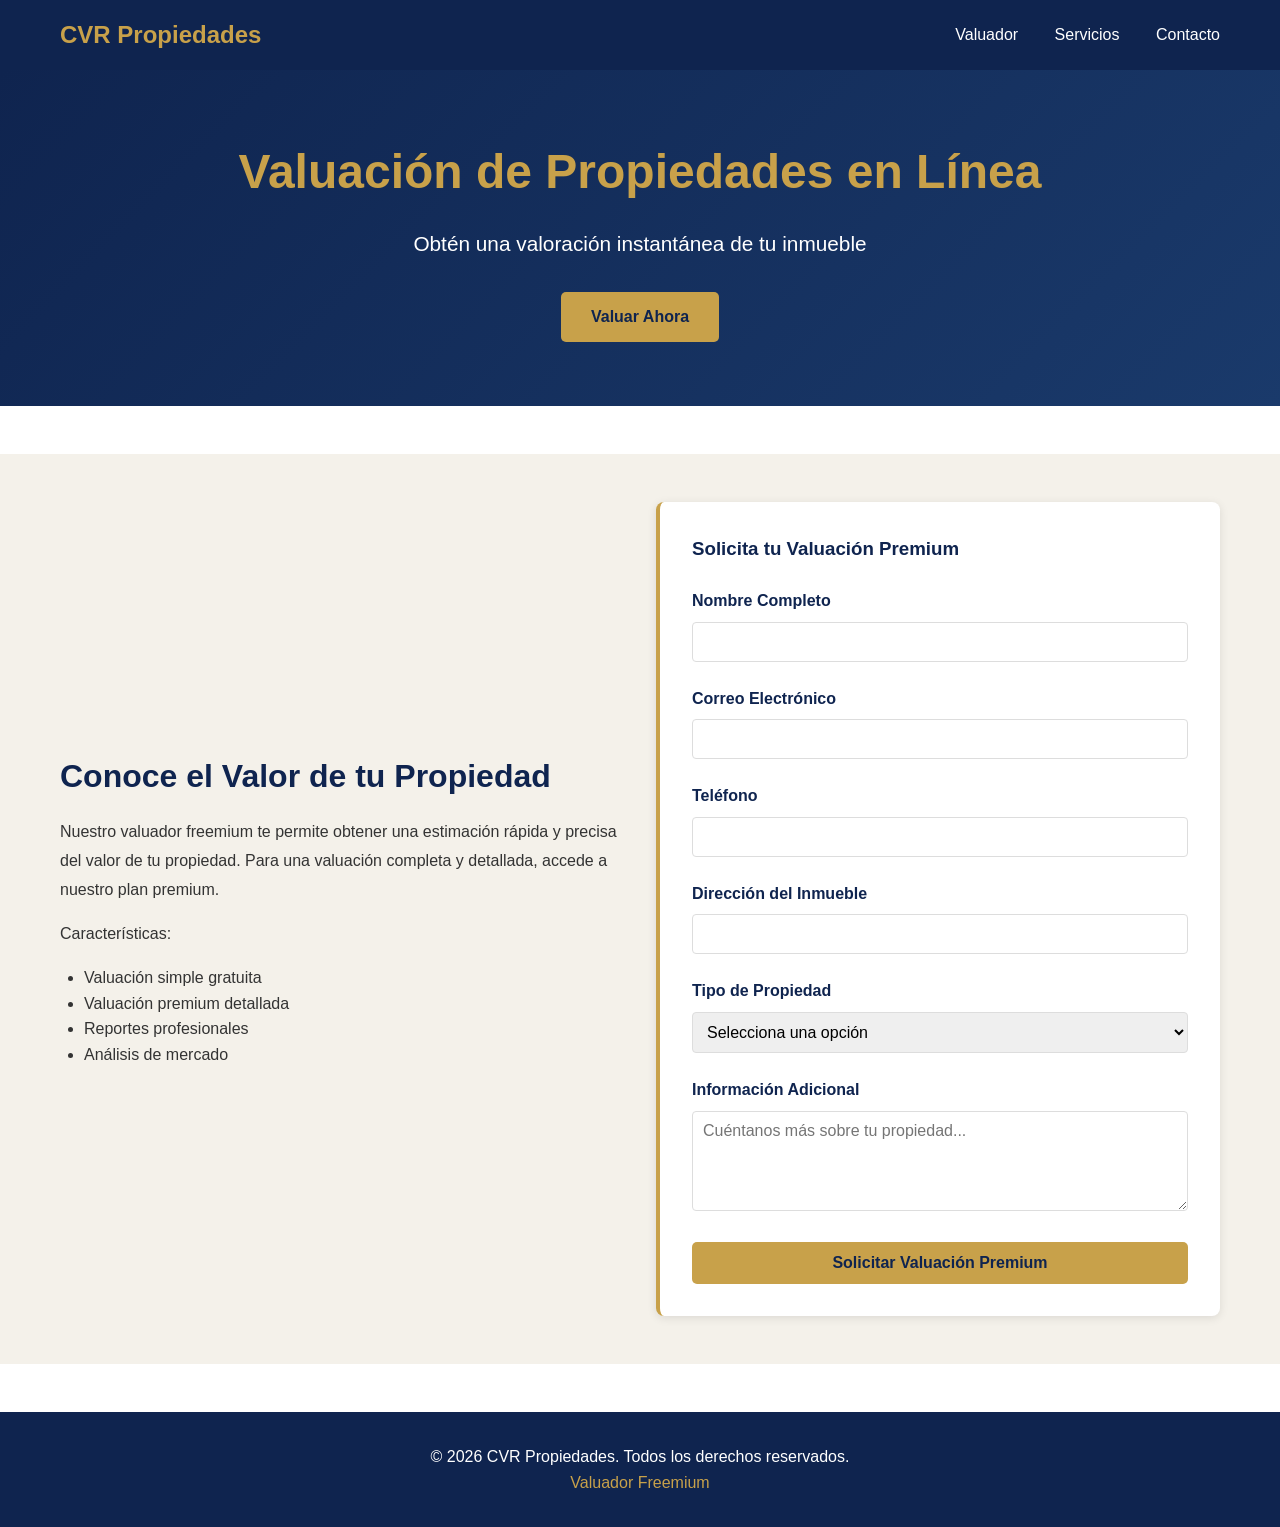
==== index.html @ 3e18be02 "Create index.html" ====
<!DOCTYPE html>
<html lang="es">
<head>
    <meta charset="UTF-8">
    <meta name="viewport" content="width=device-width, initial-scale=1.0">
    <title>CVR Propiedades - Valuación de Inmuebles</title>
    <style>
        * {
            margin: 0;
            padding: 0;
            box-sizing: border-box;
        }
        
        body {
            font-family: 'Segoe UI', Tahoma, Geneva, Verdana, sans-serif;
            line-height: 1.6;
            color: #333;
        }
        
        header {
            background-color: #0F244F;
            color: white;
            padding: 1rem 0;
            position: sticky;
            top: 0;
            z-index: 100;
        }
        
        .container {
            max-width: 1200px;
            margin: 0 auto;
            padding: 0 20px;
        }
        
        header .container {
            display: flex;
            justify-content: space-between;
            align-items: center;
        }
        
        .logo {
            font-size: 24px;
            font-weight: bold;
            color: #C8A14A;
        }
        
        nav a {
            color: white;
            text-decoration: none;
            margin-left: 2rem;
            transition: color 0.3s;
        }
        
        nav a:hover {
            color: #C8A14A;
        }
        
        .hero {
            background: linear-gradient(135deg, #0F244F 0%, #1a3a6b 100%);
            color: white;
            padding: 4rem 0;
            text-align: center;
        }
        
        .hero h1 {
            font-size: 3rem;
            margin-bottom: 1rem;
            color: #C8A14A;
        }
        
        .hero p {
            font-size: 1.3rem;
            margin-bottom: 2rem;
        }
        
        .btn {
            display: inline-block;
            padding: 12px 30px;
            background-color: #C8A14A;
            color: #0F244F;
            text-decoration: none;
            border-radius: 5px;
            font-weight: bold;
            transition: background-color 0.3s;
            border: none;
            cursor: pointer;
            font-size: 1rem;
        }
        
        .btn:hover {
            background-color: #a88236;
        }
        
        .cta-section {
            background-color: #F4F1EA;
            padding: 3rem 0;
            margin: 3rem 0;
        }
        
        .cta-content {
            display: grid;
            grid-template-columns: 1fr 1fr;
            gap: 2rem;
            align-items: center;
        }
        
        .cta-text h2 {
            color: #0F244F;
            font-size: 2rem;
            margin-bottom: 1rem;
        }
        
        .cta-text p {
            color: #333;
            margin-bottom: 1rem;
            line-height: 1.8;
        }
        
        .cta-form {
            background: white;
            padding: 2rem;
            border-radius: 8px;
            box-shadow: 0 2px 10px rgba(0,0,0,0.1);
            border-left: 4px solid #C8A14A;
        }
        
        .form-group {
            margin-bottom: 1.5rem;
        }
        
        .form-group label {
            display: block;
            margin-bottom: 0.5rem;
            color: #0F244F;
            font-weight: bold;
        }
        
        .form-group input,
        .form-group textarea {
            width: 100%;
            padding: 10px;
            border: 1px solid #ddd;
            border-radius: 4px;
            font-family: inherit;
            font-size: 1rem;
        }
        
        .form-group textarea {
            resize: vertical;
            min-height: 100px;
        }
        
        .form-group input:focus,
        .form-group textarea:focus {
            outline: none;
            border-color: #C8A14A;
            box-shadow: 0 0 0 3px rgba(200, 161, 74, 0.1);
        }
        
        footer {
            background-color: #0F244F;
            color: white;
            text-align: center;
            padding: 2rem 0;
            margin-top: 3rem;
        }
        
        @media (max-width: 768px) {
            .cta-content {
                grid-template-columns: 1fr;
            }
            
            .hero h1 {
                font-size: 2rem;
            }
            
            nav a {
                margin-left: 1rem;
            }
        }
    </style>
</head>
<body>
    <header>
        <div class="container">
            <div class="logo">CVR Propiedades</div>
            <nav>
                <a href="#valuador">Valuador</a>
                <a href="#servicios">Servicios</a>
                <a href="#contacto">Contacto</a>
            </nav>
        </div>
    </header>
    
    <section class="hero">
        <div class="container">
            <h1>Valuación de Propiedades en Línea</h1>
            <p>Obtén una valoración instantánea de tu inmueble</p>
            <a href="#valuador" class="btn">Valuar Ahora</a>
        </div>
    </section>
    
    <section class="cta-section" id="valuador">
        <div class="container">
            <div class="cta-content">
                <div class="cta-text">
                    <h2>Conoce el Valor de tu Propiedad</h2>
                    <p>Nuestro valuador freemium te permite obtener una estimación rápida y precisa del valor de tu propiedad. Para una valuación completa y detallada, accede a nuestro plan premium.</p>
                    <p>Características:</p>
                    <ul style="margin-left: 1.5rem;">
                        <li>Valuación simple gratuita</li>
                        <li>Valuación premium detallada</li>
                        <li>Reportes profesionales</li>
                        <li>Análisis de mercado</li>
                    </ul>
                </div>
                
                <form name="valuacion-premium" method="POST" netlify class="cta-form">
                    <h3 style="color: #0F244F; margin-bottom: 1.5rem;">Solicita tu Valuación Premium</h3>
                    
                    <div class="form-group">
                        <label for="nombre">Nombre Completo</label>
                        <input type="text" id="nombre" name="nombre" required>
                    </div>
                    
                    <div class="form-group">
                        <label for="email">Correo Electrónico</label>
                        <input type="email" id="email" name="email" required>
                    </div>
                    
                    <div class="form-group">
                        <label for="telefono">Teléfono</label>
                        <input type="tel" id="telefono" name="telefono" required>
                    </div>
                    
                    <div class="form-group">
                        <label for="direccion">Dirección del Inmueble</label>
                        <input type="text" id="direccion" name="direccion" required>
                    </div>
                    
                    <div class="form-group">
                        <label for="tipo">Tipo de Propiedad</label>
                        <select name="tipo" id="tipo" style="width: 100%; padding: 10px; border: 1px solid #ddd; border-radius: 4px; font-family: inherit; font-size: 1rem;" required>
                            <option value="">Selecciona una opción</option>
                            <option value="apartamento">Apartamento</option>
                            <option value="casa">Casa</option>
                            <option value="oficina">Oficina</option>
                            <option value="local">Local Comercial</option>
                            <option value="terreno">Terreno</option>
                            <option value="otro">Otro</option>
                        </select>
                    </div>
                    
                    <div class="form-group">
                        <label for="mensaje">Información Adicional</label>
                        <textarea id="mensaje" name="mensaje" placeholder="Cuéntanos más sobre tu propiedad..."></textarea>
                    </div>
                    
                    <button type="submit" class="btn" style="width: 100%; cursor: pointer;">Solicitar Valuación Premium</button>
                </form>
            </div>
        </div>
    </section>
    
    <footer>
        <div class="container">
            <p>&copy; 2026 CVR Propiedades. Todos los derechos reservados.</p>
            <p><a href="/valuador.html" style="color: #C8A14A; text-decoration: none;">Valuador Freemium</a></p>
        </div>
    </footer>
</body>
</html>
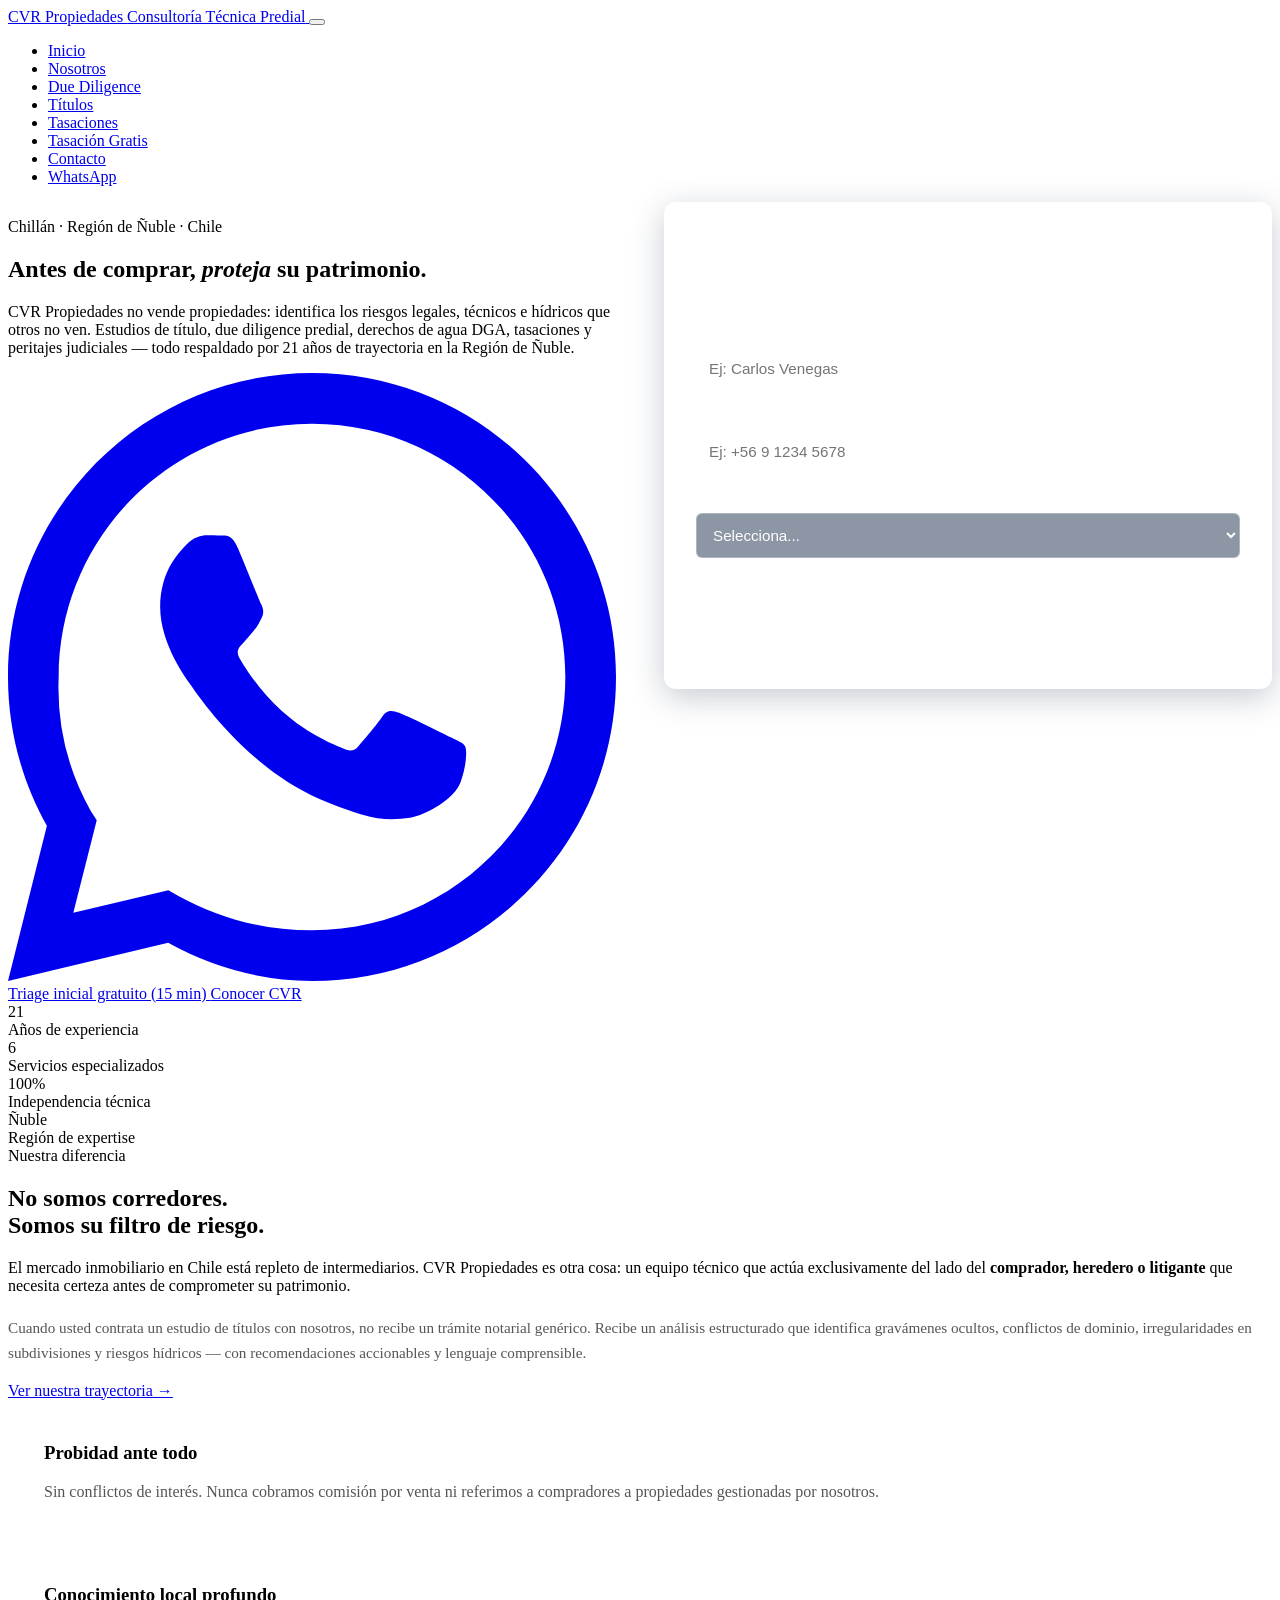
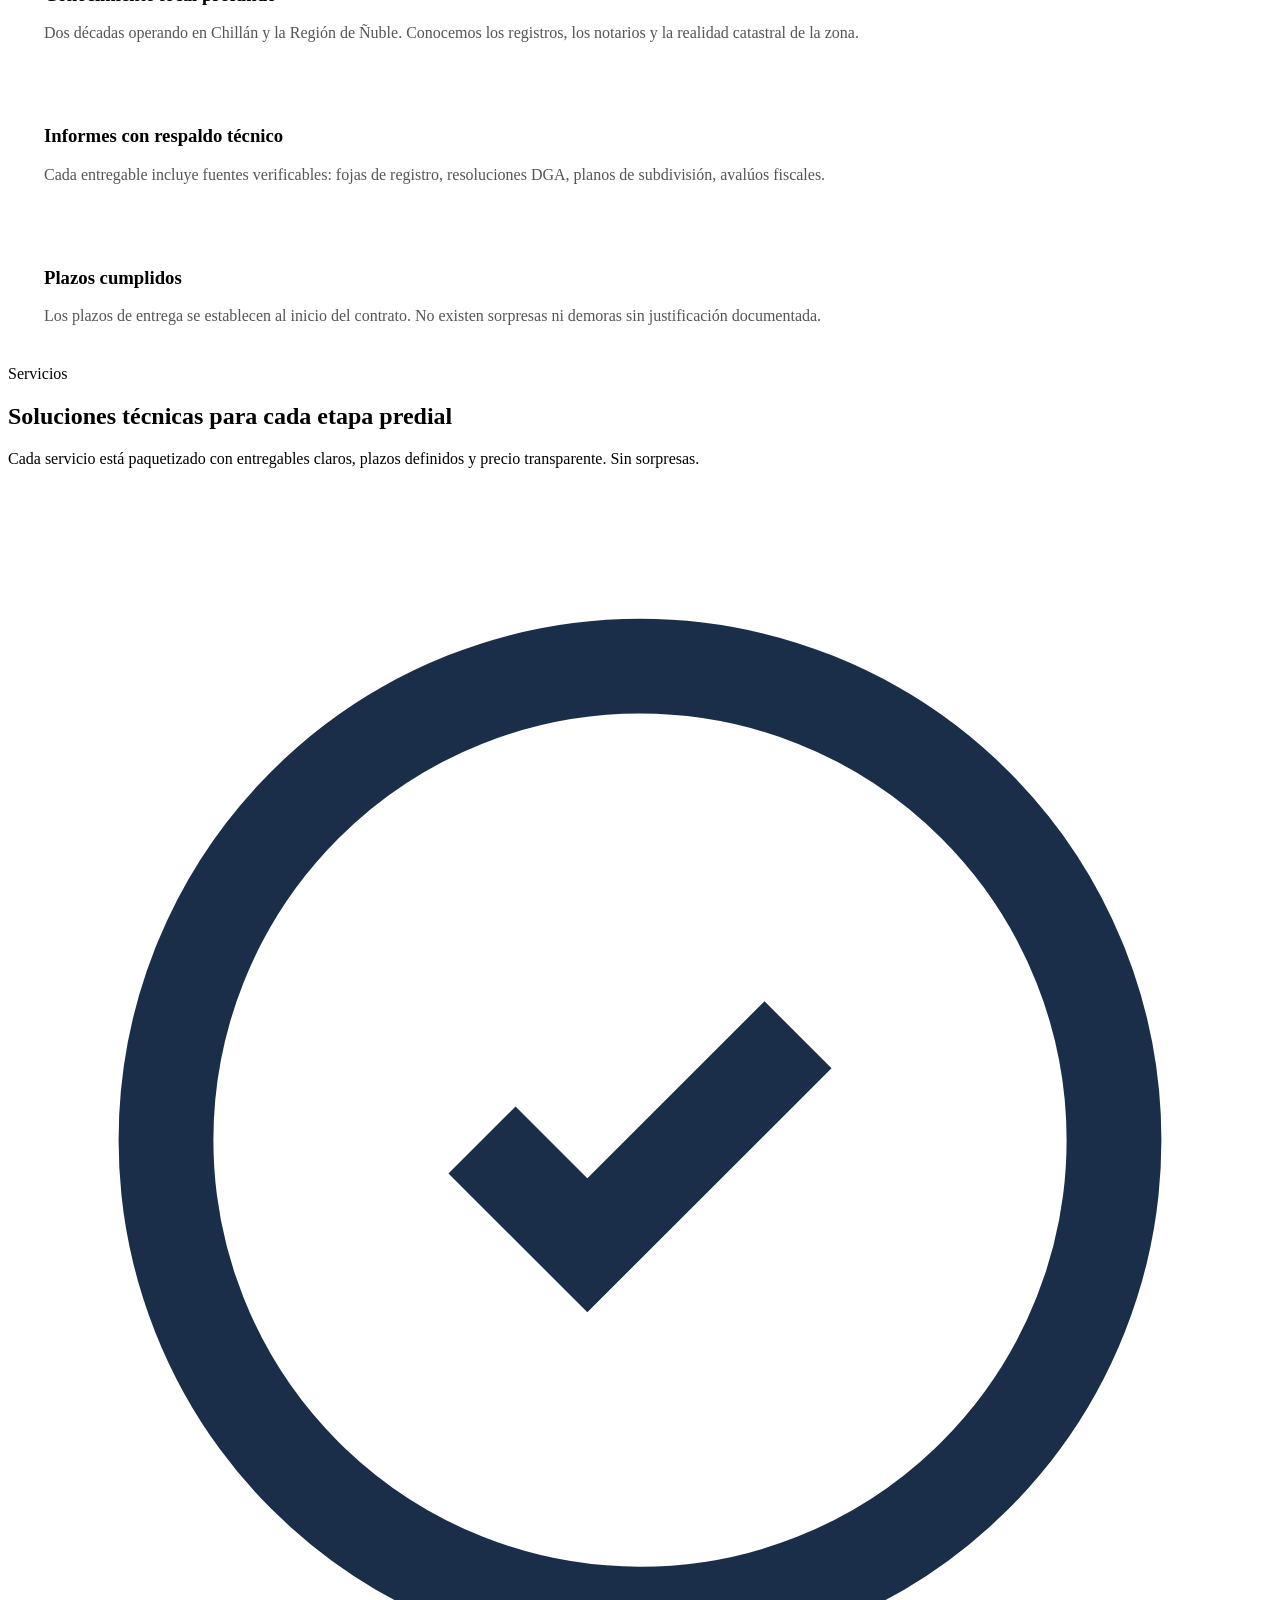
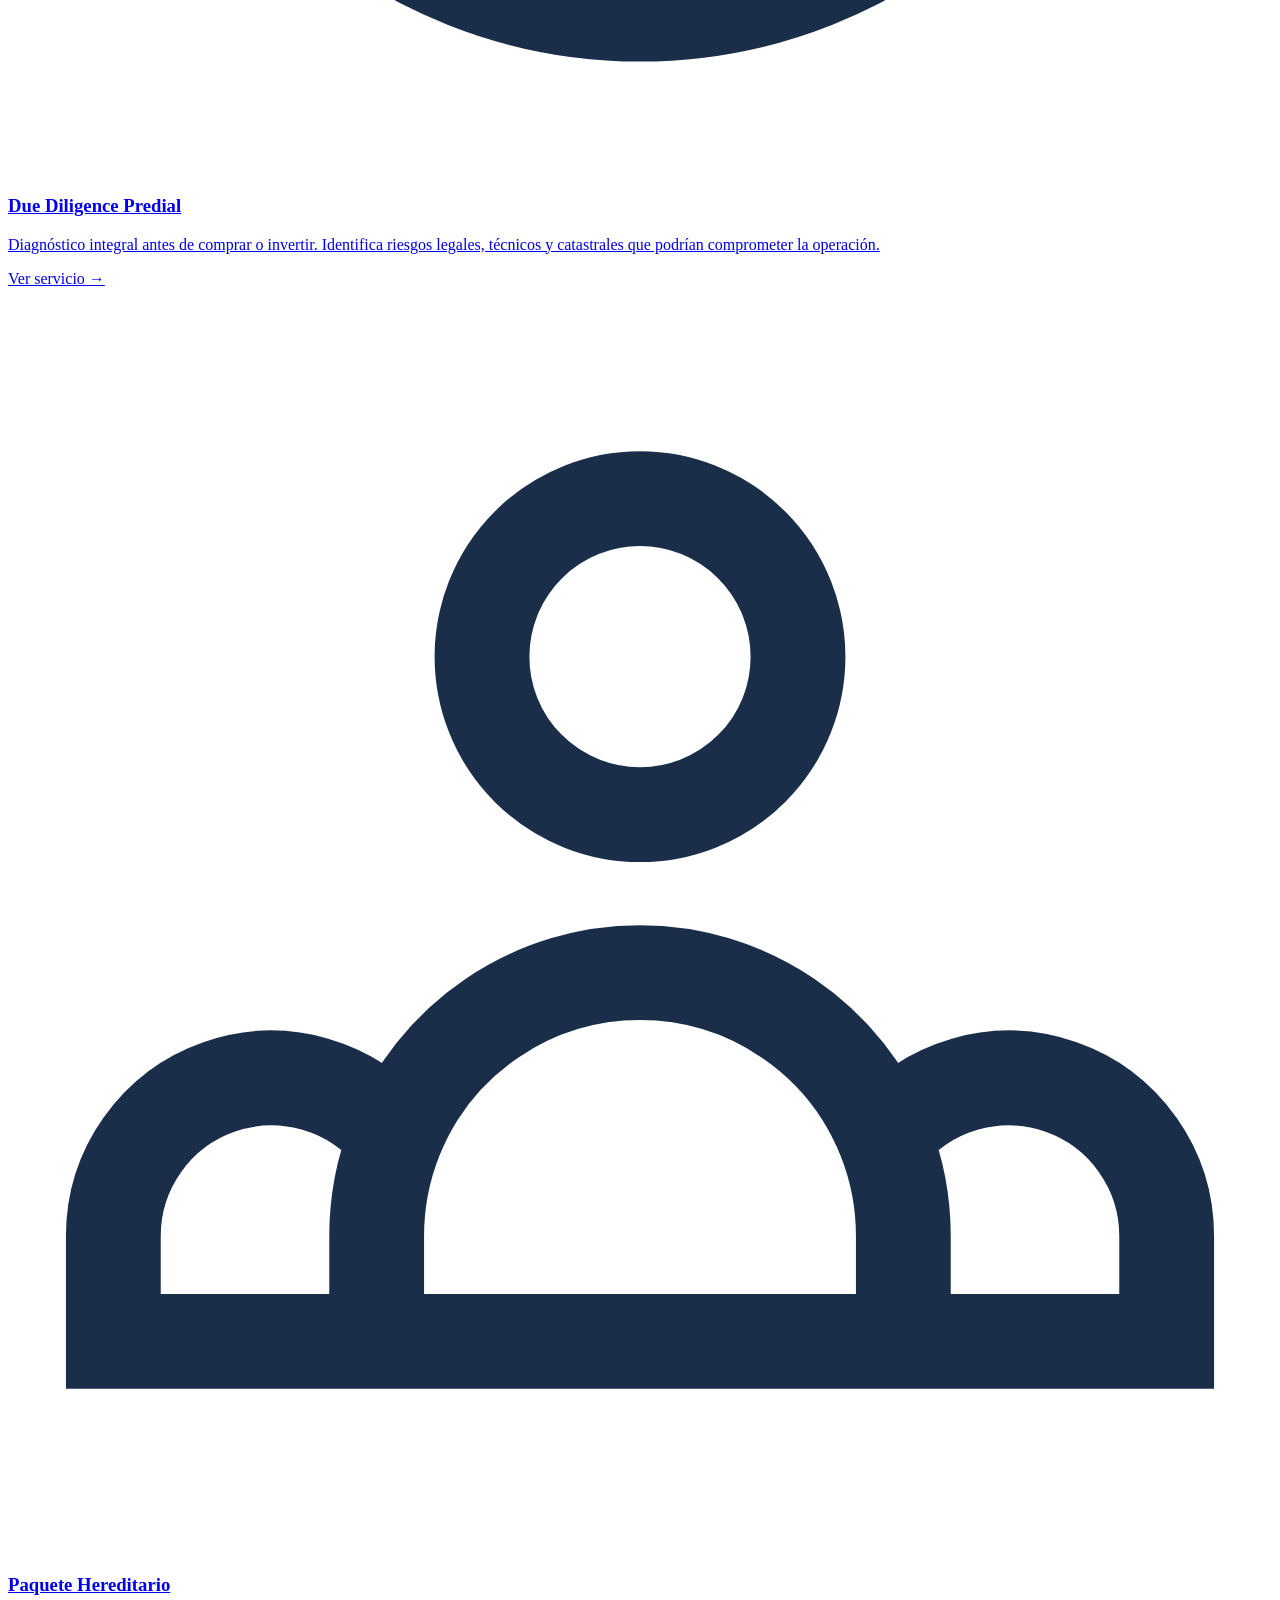
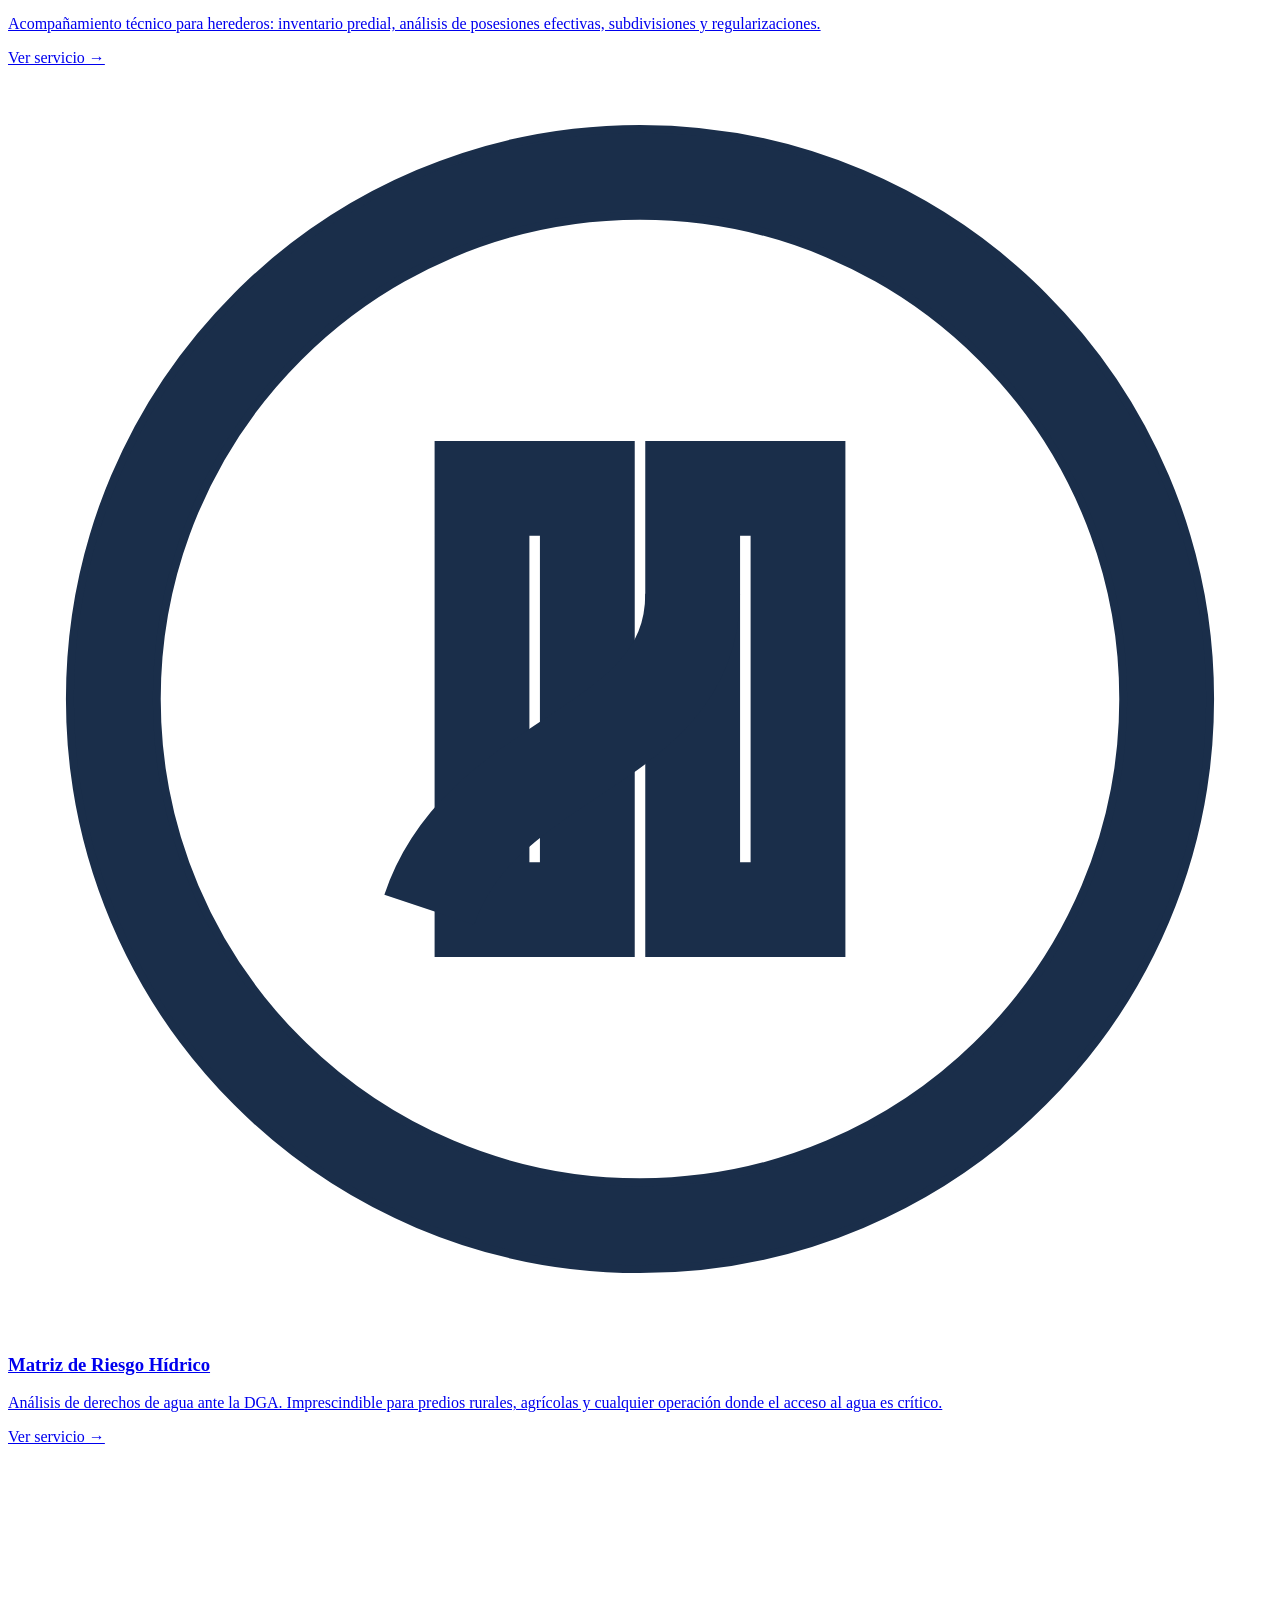
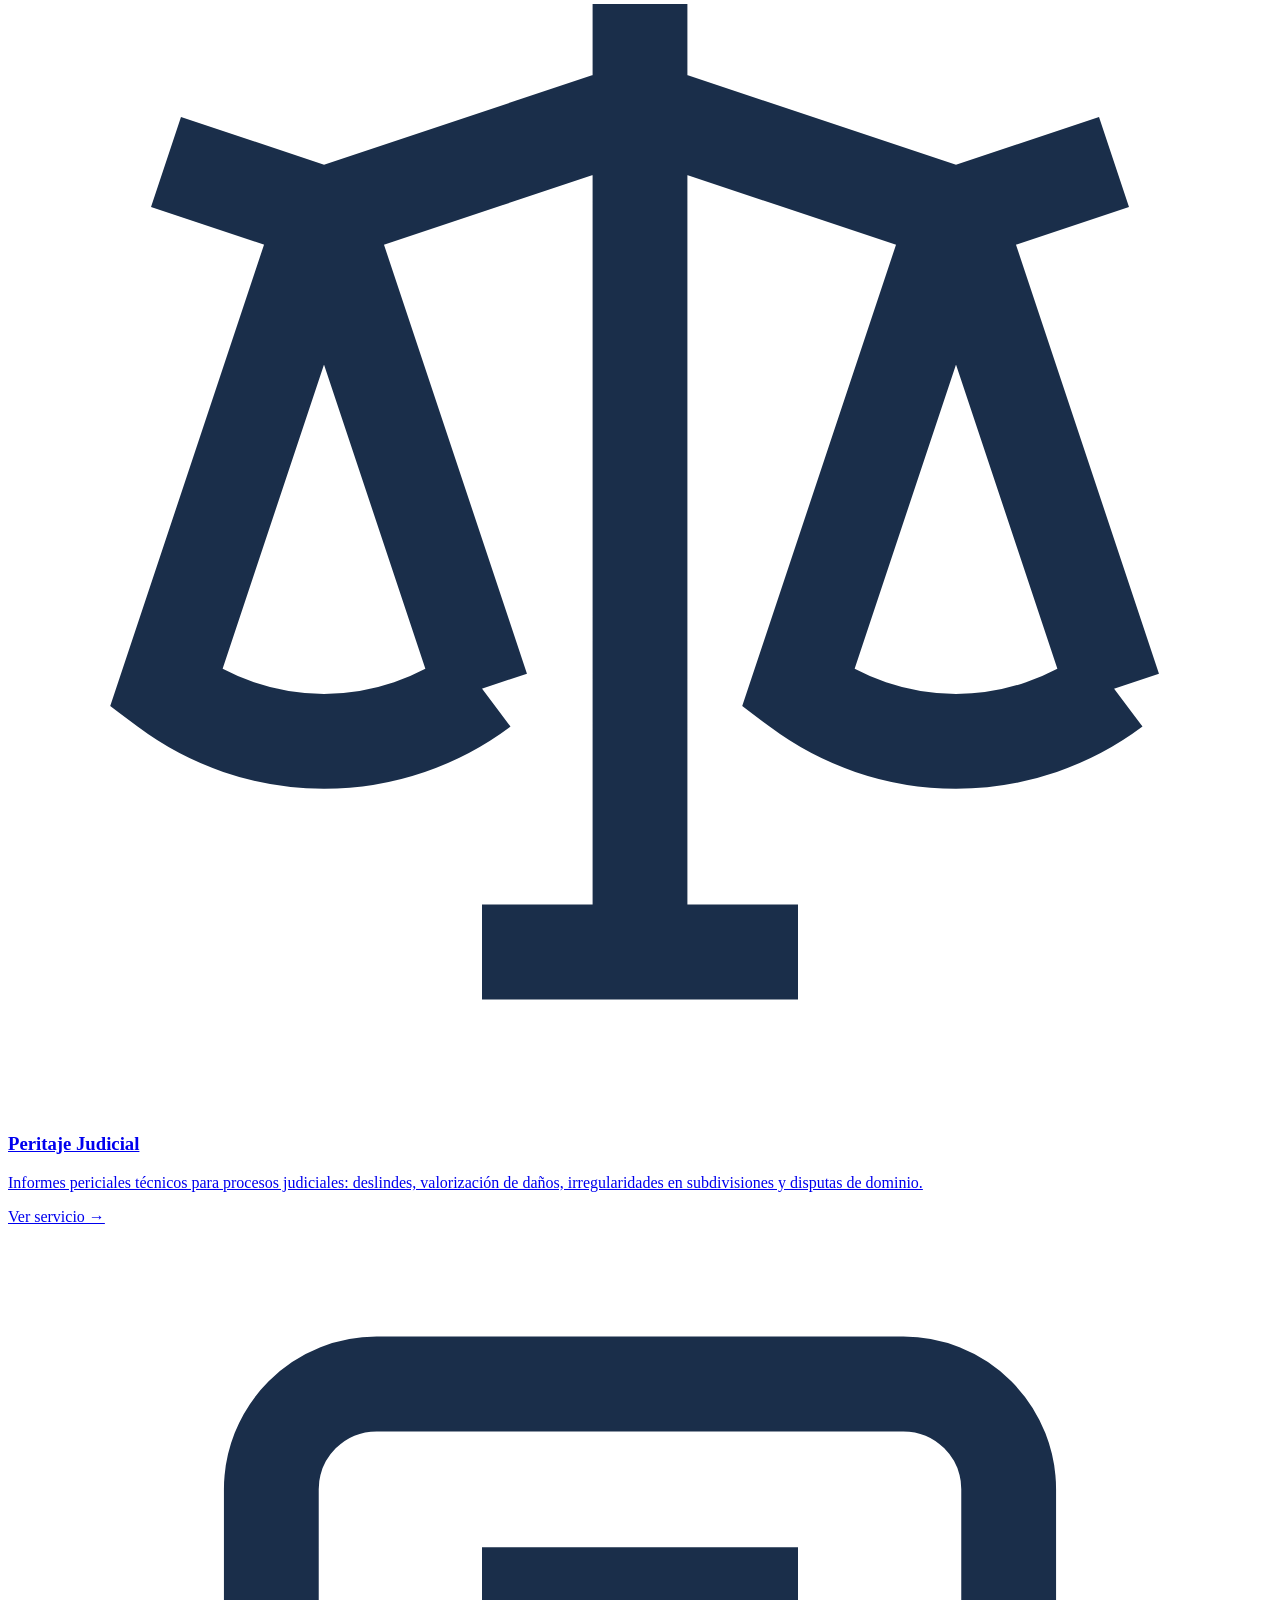
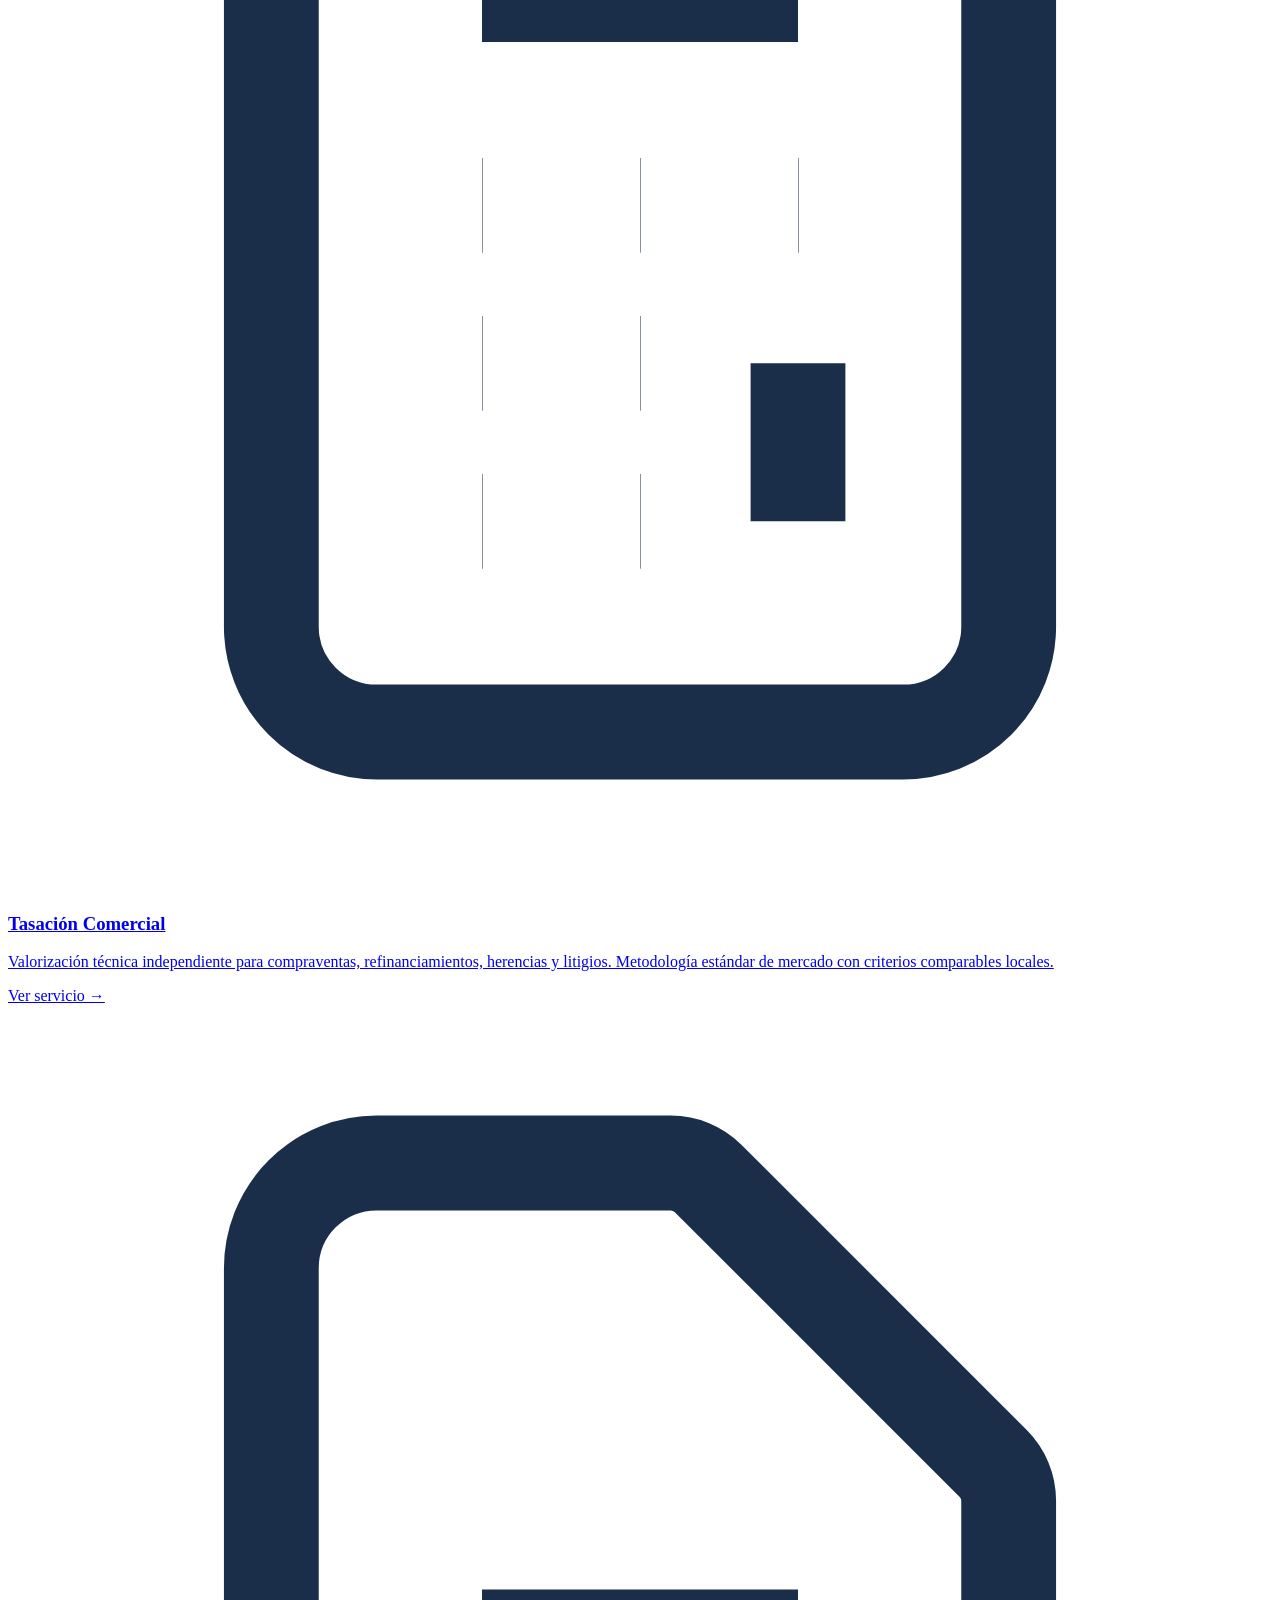
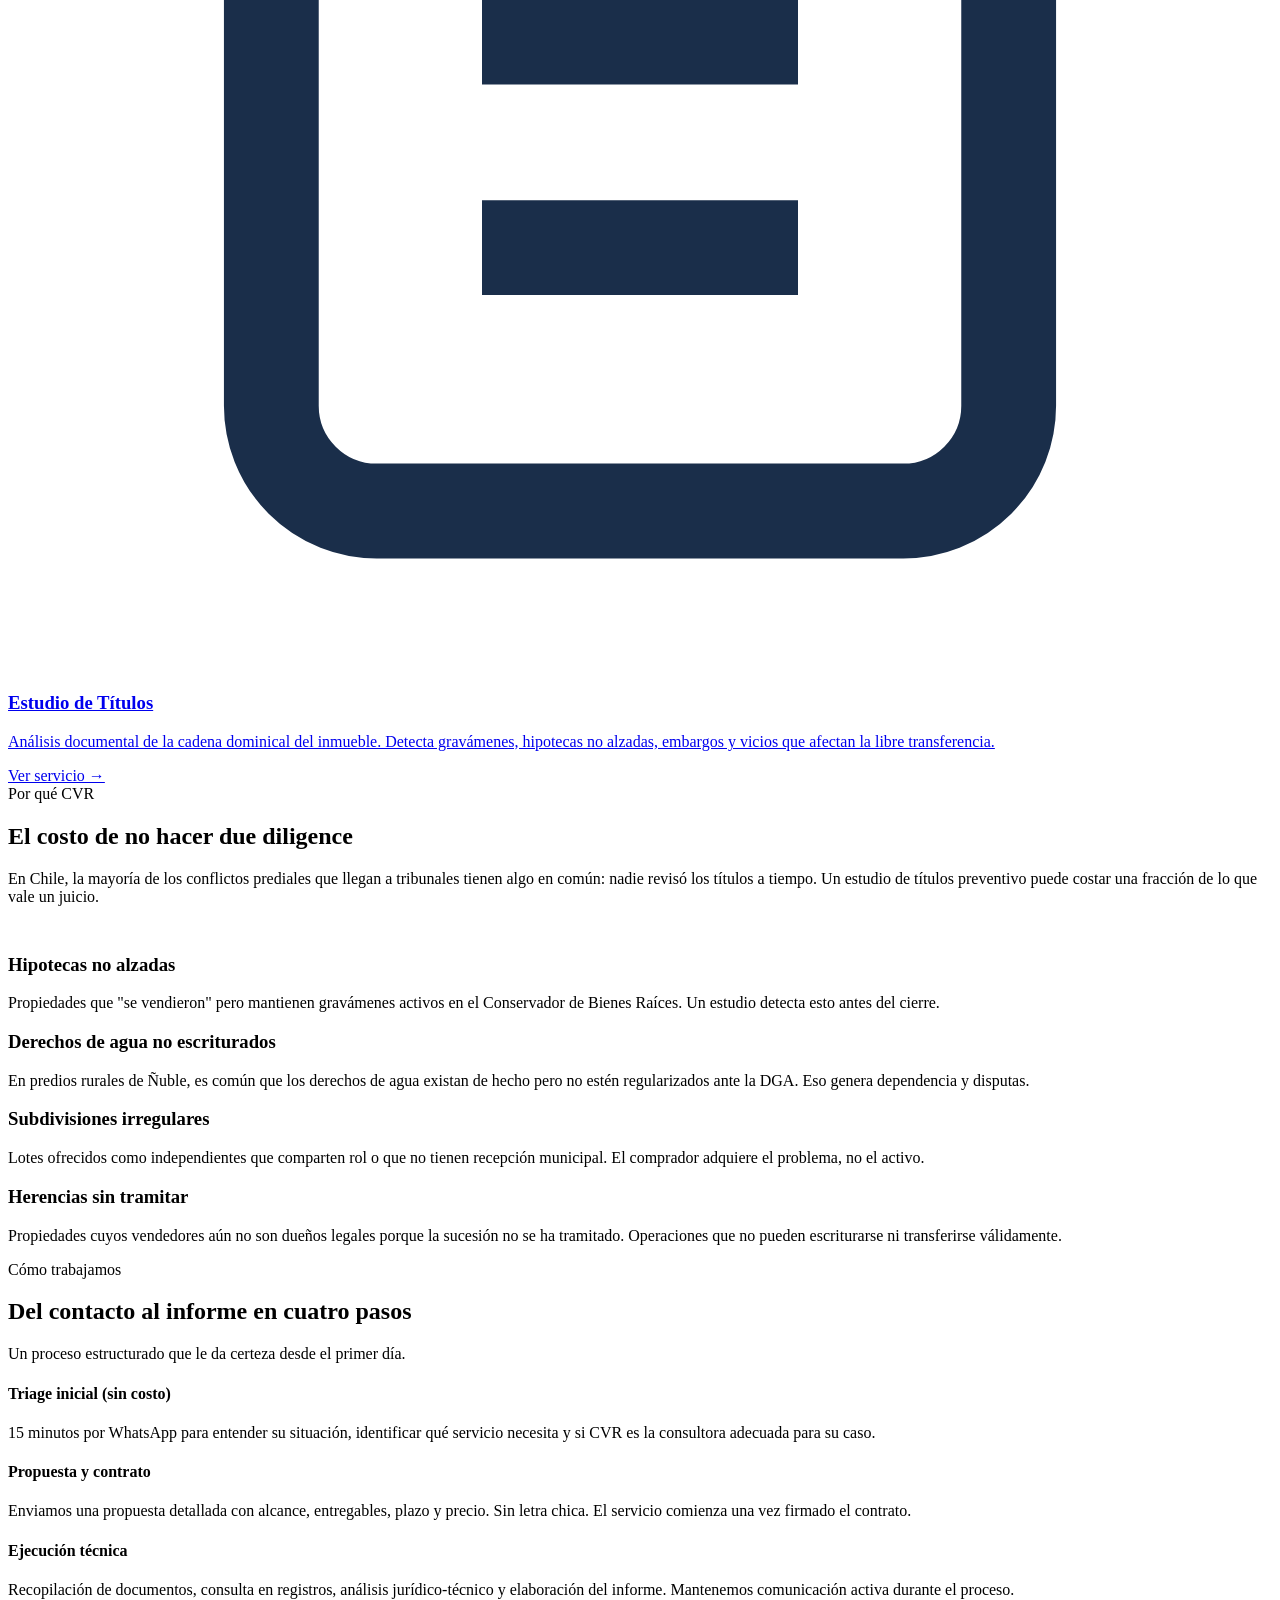
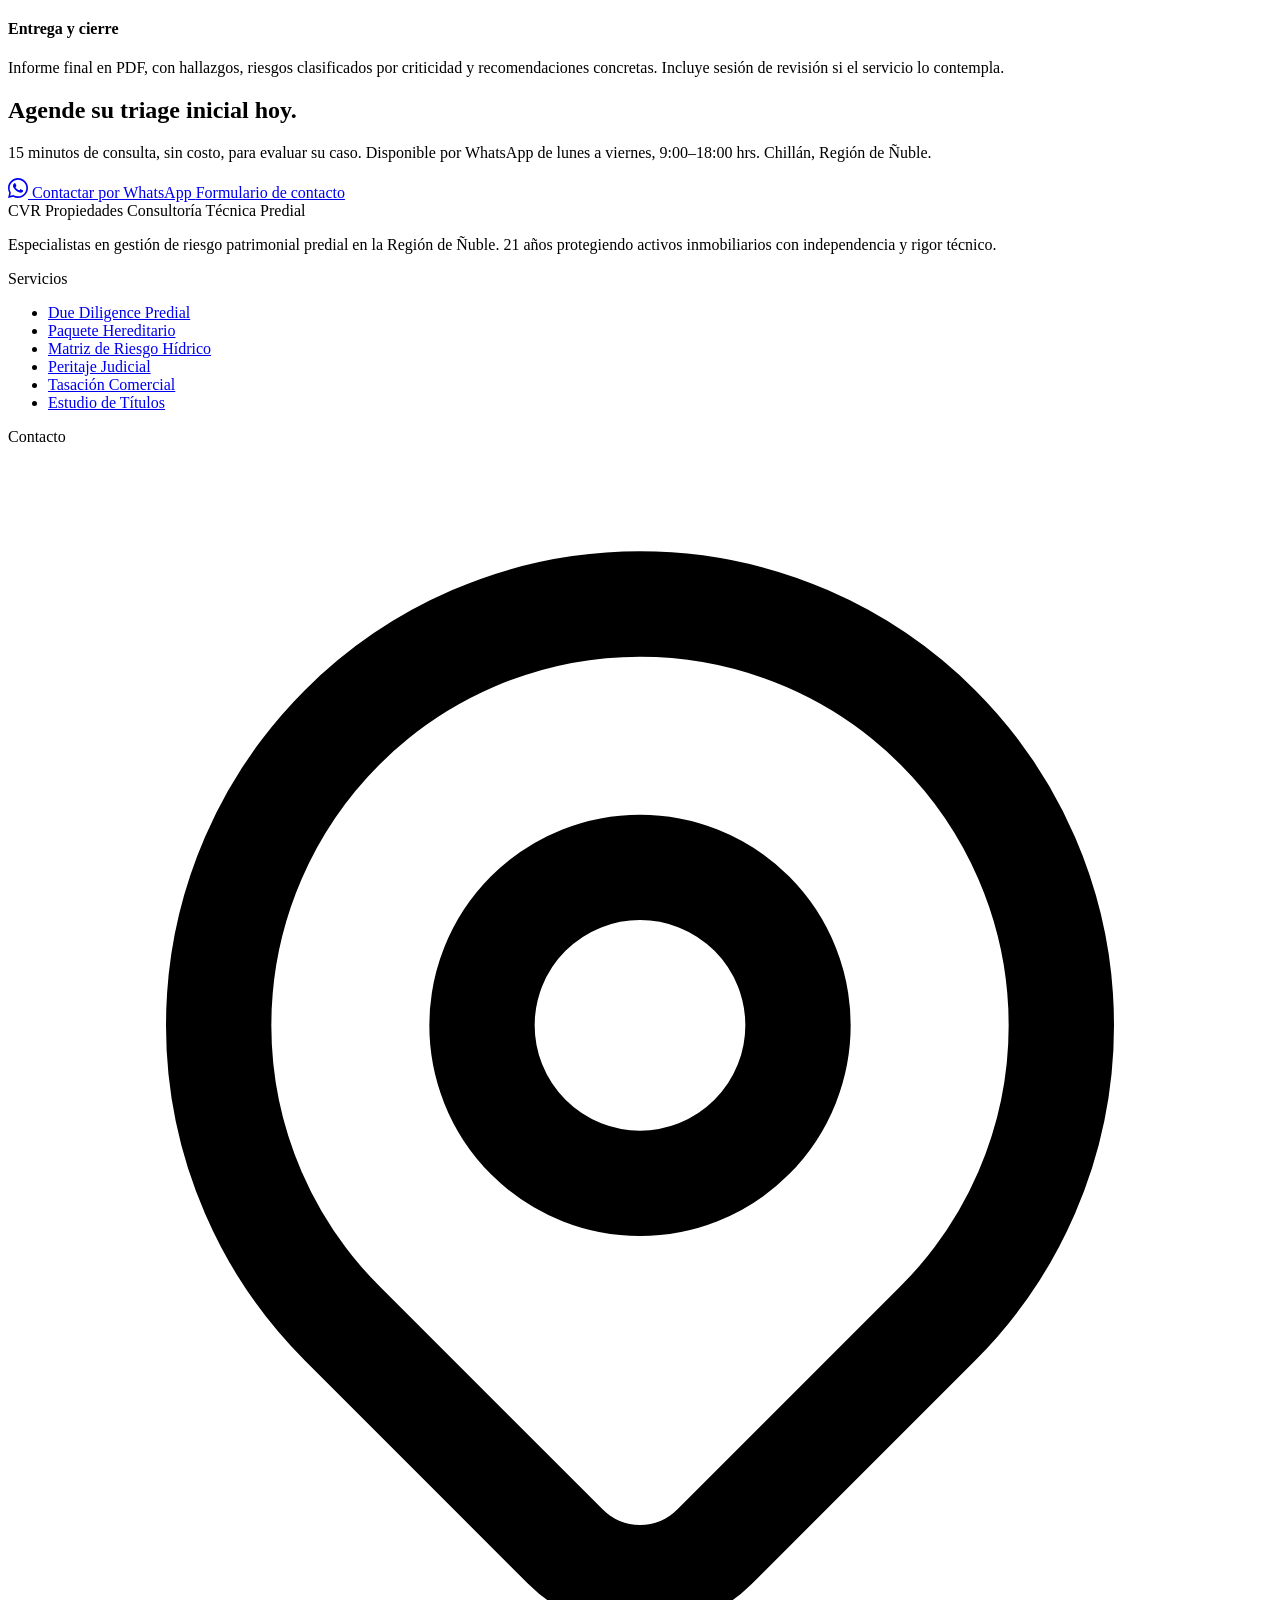
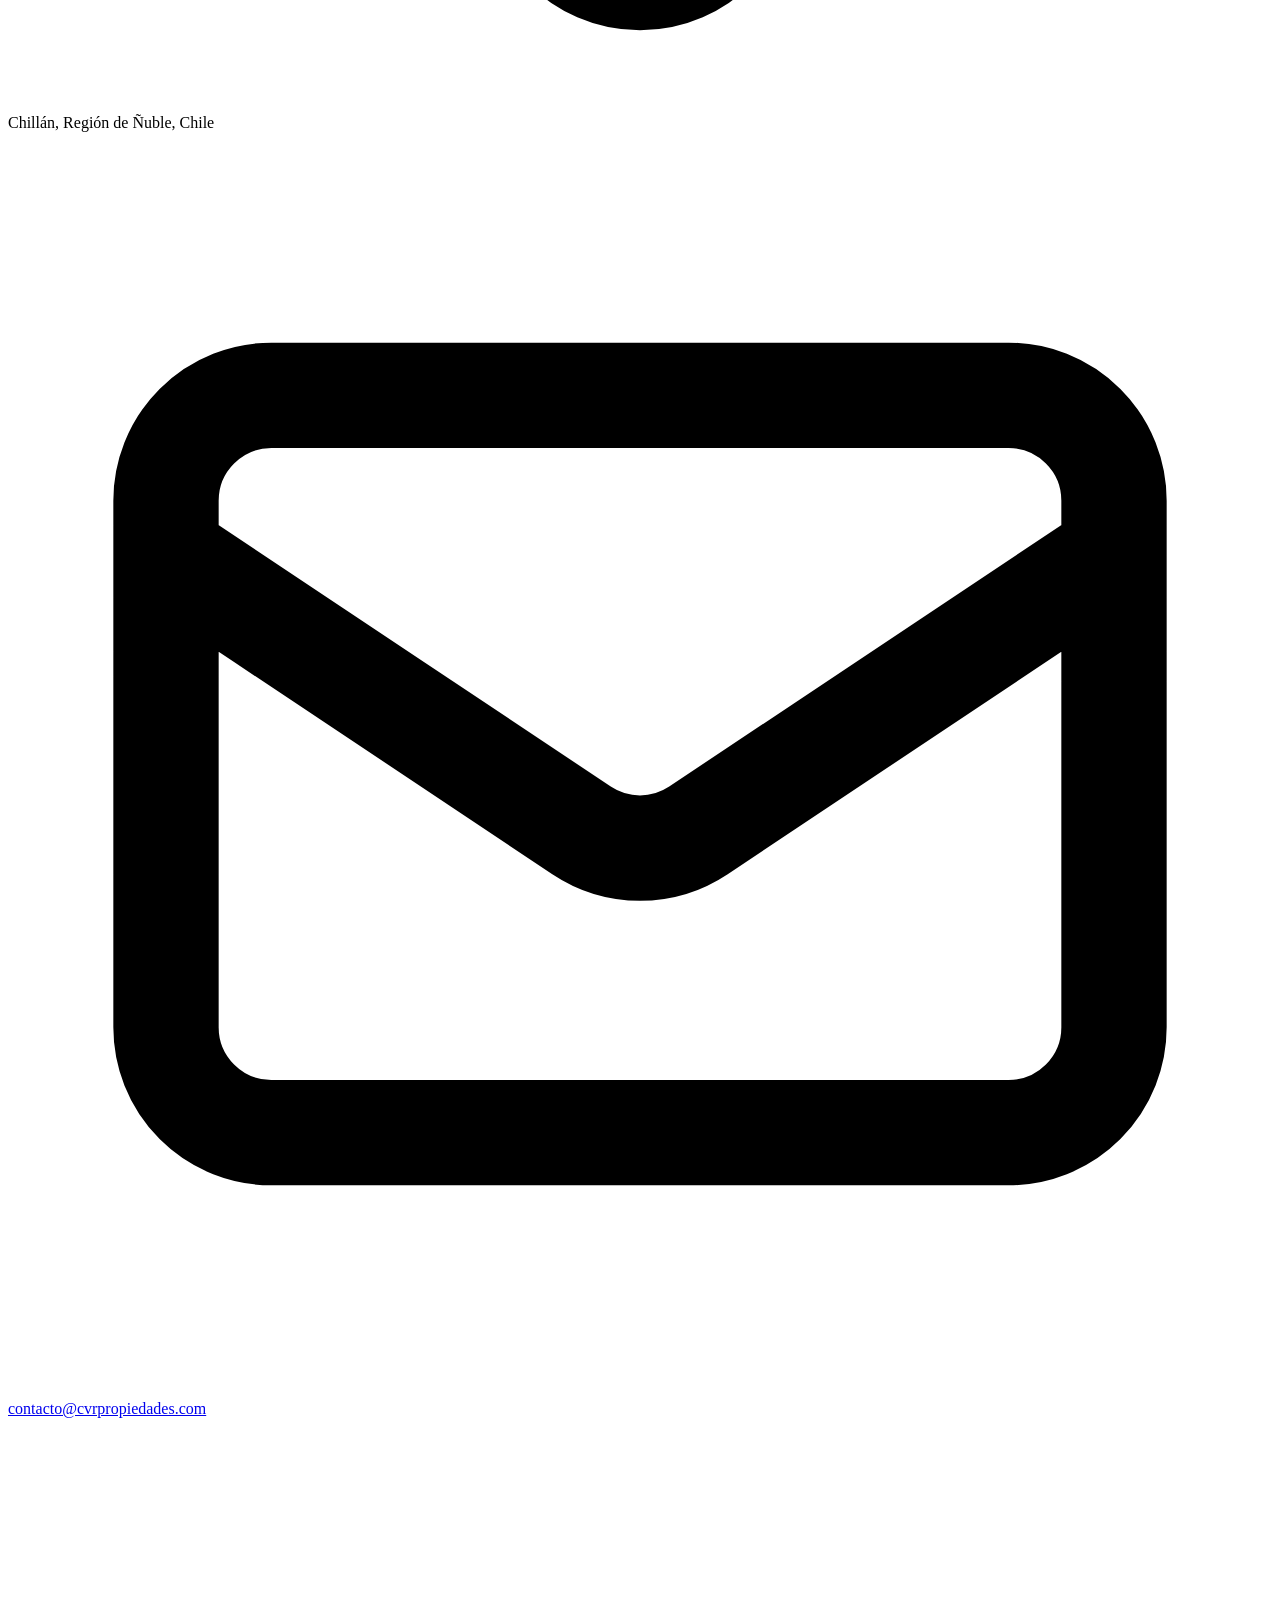
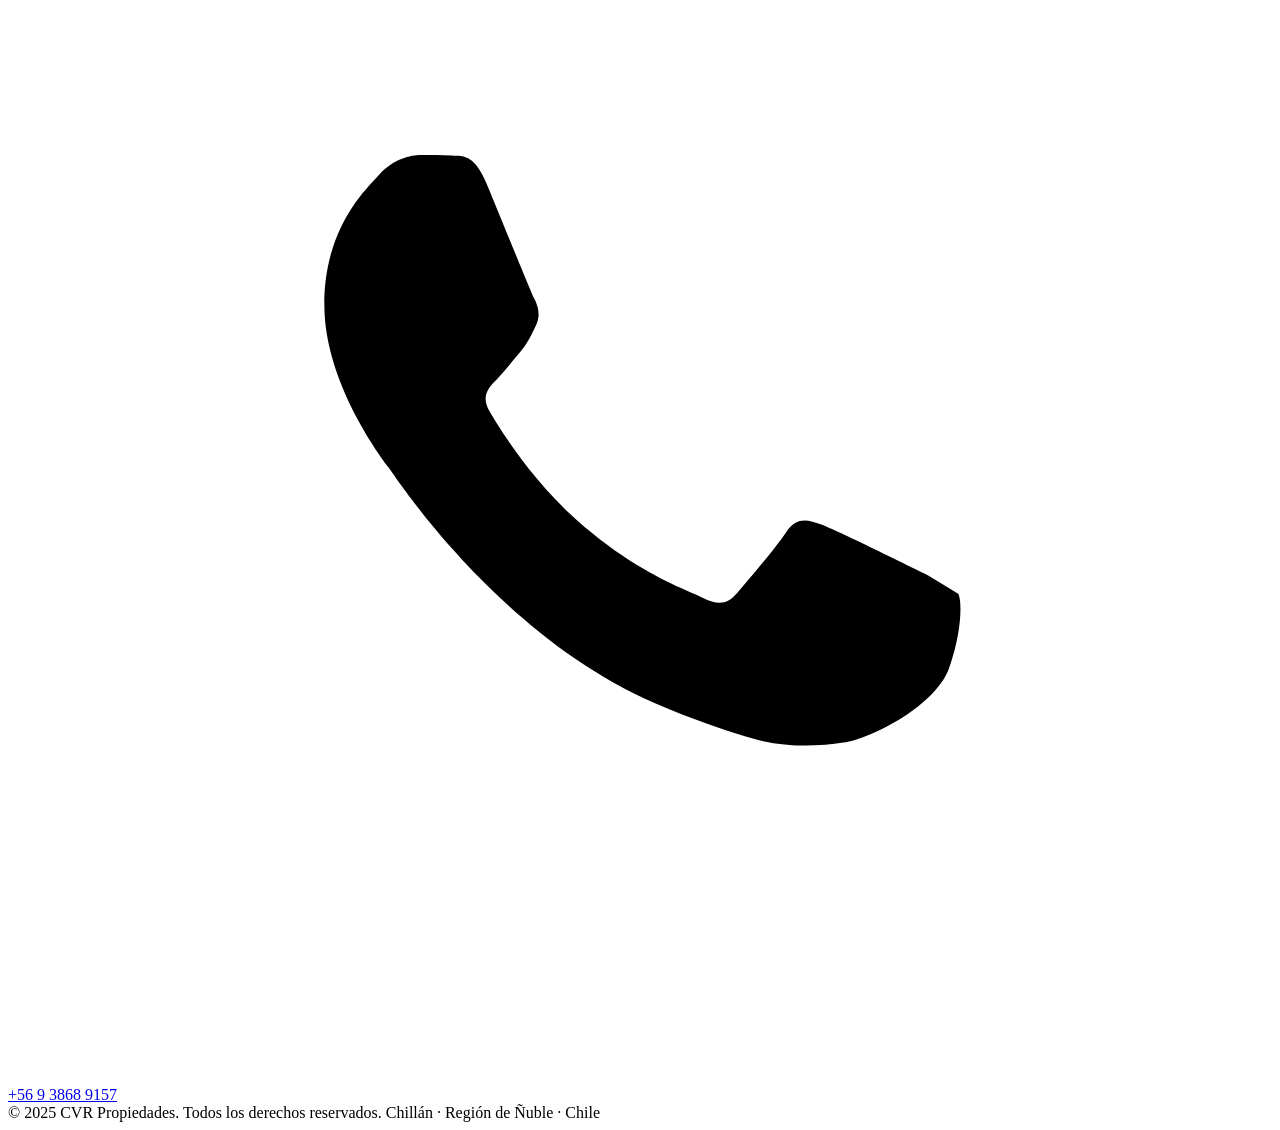
==== commit c5046439: "Rename index-ACTUALIZADO.html to index.html" ====
--- a/index.html
+++ b/index.html
@@ -1,272 +1,345 @@
 <!DOCTYPE html>
 <html lang="es">
 <head>
-    <meta charset="UTF-8">
-    <meta name="viewport" content="width=device-width, initial-scale=1.0">
-    <title>CVR Propiedades - Valuación de Inmuebles</title>
-    <style>
-        * {
-            margin: 0;
-            padding: 0;
-            box-sizing: border-box;
-        }
-        
-        body {
-            font-family: 'Segoe UI', Tahoma, Geneva, Verdana, sans-serif;
-            line-height: 1.6;
-            color: #333;
-        }
-        
-        header {
-            background-color: #0F244F;
-            color: white;
-            padding: 1rem 0;
-            position: sticky;
-            top: 0;
-            z-index: 100;
-        }
-        
-        .container {
-            max-width: 1200px;
-            margin: 0 auto;
-            padding: 0 20px;
-        }
-        
-        header .container {
-            display: flex;
-            justify-content: space-between;
-            align-items: center;
-        }
-        
-        .logo {
-            font-size: 24px;
-            font-weight: bold;
-            color: #C8A14A;
-        }
-        
-        nav a {
-            color: white;
-            text-decoration: none;
-            margin-left: 2rem;
-            transition: color 0.3s;
-        }
-        
-        nav a:hover {
-            color: #C8A14A;
-        }
-        
-        .hero {
-            background: linear-gradient(135deg, #0F244F 0%, #1a3a6b 100%);
-            color: white;
-            padding: 4rem 0;
-            text-align: center;
-        }
-        
-        .hero h1 {
-            font-size: 3rem;
-            margin-bottom: 1rem;
-            color: #C8A14A;
-        }
-        
-        .hero p {
-            font-size: 1.3rem;
-            margin-bottom: 2rem;
-        }
-        
-        .btn {
-            display: inline-block;
-            padding: 12px 30px;
-            background-color: #C8A14A;
-            color: #0F244F;
-            text-decoration: none;
-            border-radius: 5px;
-            font-weight: bold;
-            transition: background-color 0.3s;
-            border: none;
-            cursor: pointer;
-            font-size: 1rem;
-        }
-        
-        .btn:hover {
-            background-color: #a88236;
-        }
-        
-        .cta-section {
-            background-color: #F4F1EA;
-            padding: 3rem 0;
-            margin: 3rem 0;
-        }
-        
-        .cta-content {
-            display: grid;
-            grid-template-columns: 1fr 1fr;
-            gap: 2rem;
-            align-items: center;
-        }
-        
-        .cta-text h2 {
-            color: #0F244F;
-            font-size: 2rem;
-            margin-bottom: 1rem;
-        }
-        
-        .cta-text p {
-            color: #333;
-            margin-bottom: 1rem;
-            line-height: 1.8;
-        }
-        
-        .cta-form {
-            background: white;
-            padding: 2rem;
-            border-radius: 8px;
-            box-shadow: 0 2px 10px rgba(0,0,0,0.1);
-            border-left: 4px solid #C8A14A;
-        }
-        
-        .form-group {
-            margin-bottom: 1.5rem;
-        }
-        
-        .form-group label {
-            display: block;
-            margin-bottom: 0.5rem;
-            color: #0F244F;
-            font-weight: bold;
-        }
-        
-        .form-group input,
-        .form-group textarea {
-            width: 100%;
-            padding: 10px;
-            border: 1px solid #ddd;
-            border-radius: 4px;
-            font-family: inherit;
-            font-size: 1rem;
-        }
-        
-        .form-group textarea {
-            resize: vertical;
-            min-height: 100px;
-        }
-        
-        .form-group input:focus,
-        .form-group textarea:focus {
-            outline: none;
-            border-color: #C8A14A;
-            box-shadow: 0 0 0 3px rgba(200, 161, 74, 0.1);
-        }
-        
-        footer {
-            background-color: #0F244F;
-            color: white;
-            text-align: center;
-            padding: 2rem 0;
-            margin-top: 3rem;
-        }
-        
-        @media (max-width: 768px) {
-            .cta-content {
-                grid-template-columns: 1fr;
-            }
-            
-            .hero h1 {
-                font-size: 2rem;
-            }
-            
-            nav a {
-                margin-left: 1rem;
-            }
-        }
-    </style>
+  <meta charset="UTF-8" />
+  <meta name="viewport" content="width=device-width, initial-scale=1.0" />
+  <title>CVR Propiedades — Consultoría Técnica Predial e Inmobiliaria | Chillán, Ñuble</title>
+  <meta name="description" content="CVR Propiedades: consultora técnica predial en Chillán, Región de Ñuble. Due diligence, estudios de título, tasaciones, derechos de agua DGA y peritajes judiciales. 21 años de experiencia." />
+  <meta name="keywords" content="consultora predial Chillán, tasación Ñuble, estudio de títulos Chile, due diligence inmobiliario, derechos de agua DGA, peritaje judicial predial, CVR Propiedades" />
+  <meta property="og:title" content="CVR Propiedades — Consultoría Técnica Predial e Inmobiliaria" />
+  <meta property="og:description" content="No somos corredores. Somos consultores técnicos prediales. Filtramos riesgos patrimoniales antes de que usted tome decisiones irreversibles." />
+  <meta property="og:type" content="website" />
+  <meta property="og:url" content="https://cvrpropiedades.cl/" />
+  <meta property="og:locale" content="es_CL" />
+  <link rel="canonical" href="https://cvrpropiedades.cl/" />
+  <link rel="stylesheet" href="style.css" />
 </head>
 <body>
-    <header>
-        <div class="container">
-            <div class="logo">CVR Propiedades</div>
-            <nav>
-                <a href="#valuador">Valuador</a>
-                <a href="#servicios">Servicios</a>
-                <a href="#contacto">Contacto</a>
-            </nav>
-        </div>
-    </header>
-    
-    <section class="hero">
-        <div class="container">
-            <h1>Valuación de Propiedades en Línea</h1>
-            <p>Obtén una valoración instantánea de tu inmueble</p>
-            <a href="#valuador" class="btn">Valuar Ahora</a>
-        </div>
-    </section>
-    
-    <section class="cta-section" id="valuador">
-        <div class="container">
-            <div class="cta-content">
-                <div class="cta-text">
-                    <h2>Conoce el Valor de tu Propiedad</h2>
-                    <p>Nuestro valuador freemium te permite obtener una estimación rápida y precisa del valor de tu propiedad. Para una valuación completa y detallada, accede a nuestro plan premium.</p>
-                    <p>Características:</p>
-                    <ul style="margin-left: 1.5rem;">
-                        <li>Valuación simple gratuita</li>
-                        <li>Valuación premium detallada</li>
-                        <li>Reportes profesionales</li>
-                        <li>Análisis de mercado</li>
-                    </ul>
-                </div>
-                
-                <form name="valuacion-premium" method="POST" netlify class="cta-form">
-                    <h3 style="color: #0F244F; margin-bottom: 1.5rem;">Solicita tu Valuación Premium</h3>
-                    
-                    <div class="form-group">
-                        <label for="nombre">Nombre Completo</label>
-                        <input type="text" id="nombre" name="nombre" required>
-                    </div>
-                    
-                    <div class="form-group">
-                        <label for="email">Correo Electrónico</label>
-                        <input type="email" id="email" name="email" required>
-                    </div>
-                    
-                    <div class="form-group">
-                        <label for="telefono">Teléfono</label>
-                        <input type="tel" id="telefono" name="telefono" required>
-                    </div>
-                    
-                    <div class="form-group">
-                        <label for="direccion">Dirección del Inmueble</label>
-                        <input type="text" id="direccion" name="direccion" required>
-                    </div>
-                    
-                    <div class="form-group">
-                        <label for="tipo">Tipo de Propiedad</label>
-                        <select name="tipo" id="tipo" style="width: 100%; padding: 10px; border: 1px solid #ddd; border-radius: 4px; font-family: inherit; font-size: 1rem;" required>
-                            <option value="">Selecciona una opción</option>
-                            <option value="apartamento">Apartamento</option>
-                            <option value="casa">Casa</option>
-                            <option value="oficina">Oficina</option>
-                            <option value="local">Local Comercial</option>
-                            <option value="terreno">Terreno</option>
-                            <option value="otro">Otro</option>
-                        </select>
-                    </div>
-                    
-                    <div class="form-group">
-                        <label for="mensaje">Información Adicional</label>
-                        <textarea id="mensaje" name="mensaje" placeholder="Cuéntanos más sobre tu propiedad..."></textarea>
-                    </div>
-                    
-                    <button type="submit" class="btn" style="width: 100%; cursor: pointer;">Solicitar Valuación Premium</button>
-                </form>
-            </div>
-        </div>
-    </section>
-    
-    <footer>
-        <div class="container">
-            <p>&copy; 2026 CVR Propiedades. Todos los derechos reservados.</p>
-            <p><a href="/valuador.html" style="color: #C8A14A; text-decoration: none;">Valuador Freemium</a></p>
-        </div>
-    </footer>
+
+<!-- NAVEGACIÓN -->
+<nav class="nav" id="nav">
+  <div class="nav__inner">
+    <a href="index.html" class="nav__logo">
+      CVR Propiedades
+      <span>Consultoría Técnica Predial</span>
+    </a>
+    <button class="nav__toggle" id="navToggle" aria-label="Menú">
+      <span></span><span></span><span></span>
+    </button>
+    <ul class="nav__links" id="navLinks">
+      <li><a href="index.html" class="active">Inicio</a></li>
+      <li><a href="nosotros.html">Nosotros</a></li>
+      <li><a href="due-diligence.html">Due Diligence</a></li>
+      <li><a href="estudio-titulos.html">Títulos</a></li>
+      <li><a href="tasacion-comercial.html">Tasaciones</a></li>
+      <li><a href="tasacion-gratis.html">Tasación Gratis</a></li>
+      <li><a href="contacto.html">Contacto</a></li>
+      <li><a href="https://wa.me/56938689157" class="nav__cta" target="_blank" rel="noopener">WhatsApp</a></li>
+    </ul>
+  </div>
+</nav>
+
+<!-- HERO -->
+<section class="hero">
+  <div class="container">
+    <div style="display: grid; grid-template-columns: 1fr 1fr; gap: 3rem; align-items: start;">
+      <div class="hero__content">
+        <p class="hero__eyebrow">Chillán · Región de Ñuble · Chile</p>
+        <h1>Antes de comprar, <em>proteja</em> su patrimonio.</h1>
+        <p class="hero__desc">
+          CVR Propiedades no vende propiedades: identifica los riesgos legales, técnicos e hídricos que otros no ven. Estudios de título, due diligence predial, derechos de agua DGA, tasaciones y peritajes judiciales — todo respaldado por 21 años de trayectoria en la Región de Ñuble.
+        </p>
+        <div class="hero__btns">
+          <a href="https://wa.me/56938689157" class="btn btn-whatsapp btn-lg" target="_blank" rel="noopener">
+            <svg viewBox="0 0 24 24" fill="currentColor"><path d="M17.472 14.382c-.297-.149-1.758-.867-2.03-.967-.273-.099-.471-.148-.67.15-.197.297-.767.966-.94 1.164-.173.199-.347.223-.644.075-.297-.15-1.255-.463-2.39-1.475-.883-.788-1.48-1.761-1.653-2.059-.173-.297-.018-.458.13-.606.134-.133.298-.347.446-.52.149-.174.198-.298.298-.497.099-.198.05-.371-.025-.52-.075-.149-.669-1.612-.916-2.207-.242-.579-.487-.5-.669-.51-.173-.008-.371-.01-.57-.01-.198 0-.52.074-.792.372-.272.297-1.04 1.016-1.04 2.479 0 1.462 1.065 2.875 1.213 3.074.149.198 2.096 3.2 5.077 4.487.709.306 1.262.489 1.694.625.712.227 1.36.195 1.871.118.571-.085 1.758-.719 2.006-1.413.248-.694.248-1.289.173-1.413-.074-.124-.272-.198-.57-.347z"/><path d="M12 0C5.373 0 0 5.373 0 12c0 2.136.561 4.14 1.535 5.872L0 24l6.322-1.506A11.95 11.95 0 0012 24c6.627 0 12-5.373 12-12S18.627 0 12 0zm0 22c-1.93 0-3.73-.497-5.29-1.367l-.378-.22-3.754.894.924-3.648-.246-.394A9.952 9.952 0 012 12C2 6.477 6.477 2 12 2s10 4.477 10 10-4.477 10-10 10z"/></svg>
+            Triage inicial gratuito (15 min)
+          </a>
+          <a href="nosotros.html" class="btn btn-outline">Conocer CVR</a>
+        </div>
+        <div class="hero__stats">
+          <div>
+            <div class="hero__stat-num">21</div>
+            <div class="hero__stat-label">Años de experiencia</div>
+          </div>
+          <div>
+            <div class="hero__stat-num">6</div>
+            <div class="hero__stat-label">Servicios especializados</div>
+          </div>
+          <div>
+            <div class="hero__stat-num">100%</div>
+            <div class="hero__stat-label">Independencia técnica</div>
+          </div>
+          <div>
+            <div class="hero__stat-num">Ñuble</div>
+            <div class="hero__stat-label">Región de expertise</div>
+          </div>
+        </div>
+      </div>
+
+      <!-- COMPLEMENTO: TASACIÓN RÁPIDA -->
+      <div style="background: linear-gradient(135deg, var(--navy) 0%, var(--navy-mid) 100%); border-radius: 12px; padding: 2rem; color: white; box-shadow: 0 8px 32px rgba(26,46,74,0.25);">
+        <div style="display: flex; align-items: center; gap: 0.75rem; margin-bottom: 1.5rem;">
+          <svg viewBox="0 0 24 24" fill="none" stroke="var(--gold)" stroke-width="2" style="width: 24px; height: 24px;"><path d="M9 7h6m0 10v-3m-3 3h.01M9 17h.01M9 14h.01M12 14h.01M15 11h.01M12 11h.01M9 11h.01M7 21h10a2 2 0 002-2V5a2 2 0 00-2-2H7a2 2 0 00-2 2v14a2 2 0 002 2z"/></svg>
+          <h3 style="font-size: 1.1rem; margin: 0;">Tasación Rápida</h3>
+        </div>
+        <p style="font-size: 0.9rem; margin-bottom: 1.5rem; opacity: 0.95;">Valorización técnica independiente para su propiedad. Respuesta en 5 días hábiles.</p>
+
+        <form name="tasacion" method="POST" netlify style="display: flex; flex-direction: column; gap: 1rem;">
+          <div>
+            <label style="display: block; font-size: 0.85rem; margin-bottom: 0.5rem; font-weight: 600;">Tu nombre</label>
+            <input type="text" name="nombre" placeholder="Ej: Carlos Venegas" required style="width: 100%; padding: 0.75rem; border: 1px solid rgba(255,255,255,0.3); border-radius: 6px; background: rgba(255,255,255,0.1); color: white; font-size: 0.95rem;" />
+          </div>
+
+          <div>
+            <label style="display: block; font-size: 0.85rem; margin-bottom: 0.5rem; font-weight: 600;">Teléfono</label>
+            <input type="tel" name="telefono" placeholder="Ej: +56 9 1234 5678" required style="width: 100%; padding: 0.75rem; border: 1px solid rgba(255,255,255,0.3); border-radius: 6px; background: rgba(255,255,255,0.1); color: white; font-size: 0.95rem;" />
+          </div>
+
+          <div>
+            <label style="display: block; font-size: 0.85rem; margin-bottom: 0.5rem; font-weight: 600;">Región de la propiedad</label>
+            <select name="region" required style="width: 100%; padding: 0.75rem; border: 1px solid rgba(255,255,255,0.3); border-radius: 6px; background: rgba(26,46,74,0.5); color: white; font-size: 0.95rem;">
+              <option value="" style="background: var(--navy);">Selecciona...</option>
+              <option value="Ñuble" style="background: var(--navy);">Región de Ñuble</option>
+              <option value="Bio-Bio" style="background: var(--navy);">Región del Bío-Bío</option>
+              <option value="La Araucanía" style="background: var(--navy);">La Araucanía</option>
+              <option value="Otra" style="background: var(--navy);">Otra región</option>
+            </select>
+          </div>
+
+          <button type="submit" style="background: var(--gold); color: var(--navy); padding: 0.85rem 1.5rem; border: none; border-radius: 6px; font-weight: 700; font-size: 0.95rem; cursor: pointer; transition: all 0.25s ease; margin-top: 0.5rem;">
+            Solicitar tasación
+          </button>
+
+          <p style="font-size: 0.8rem; opacity: 0.8; text-align: center; margin: 0;">Responderemos en 24 horas hábiles</p>
+        </form>
+      </div>
+    </div>
+  </div>
+</section>
+
+<!-- DIFERENCIAL PRINCIPAL -->
+<section class="section section--white">
+  <div class="container">
+    <div class="grid-2">
+      <div>
+        <span class="tag">Nuestra diferencia</span>
+        <h2>No somos corredores.<br>Somos su filtro de riesgo.</h2>
+        <p class="lead">El mercado inmobiliario en Chile está repleto de intermediarios. CVR Propiedades es otra cosa: un equipo técnico que actúa exclusivamente del lado del <strong>comprador, heredero o litigante</strong> que necesita certeza antes de comprometer su patrimonio.</p>
+        <p style="margin-top:1.25rem; color:#555; font-size:0.95rem; line-height:1.7;">Cuando usted contrata un estudio de títulos con nosotros, no recibe un trámite notarial genérico. Recibe un análisis estructurado que identifica gravámenes ocultos, conflictos de dominio, irregularidades en subdivisiones y riesgos hídricos — con recomendaciones accionables y lenguaje comprensible.</p>
+        <a href="nosotros.html" class="btn btn-outline-gold mt-2">Ver nuestra trayectoria →</a>
+      </div>
+      <div>
+        <div class="why-grid" style="margin-top:0;">
+          <div class="why-item" style="background:var(--cream); padding:1.5rem 1.5rem 1.5rem 2.25rem; border-radius:6px;">
+            <h3 style="color:var(--navy);">Probidad ante todo</h3>
+            <p style="color:#555;">Sin conflictos de interés. Nunca cobramos comisión por venta ni referimos a compradores a propiedades gestionadas por nosotros.</p>
+          </div>
+          <div class="why-item" style="background:var(--cream); padding:1.5rem 1.5rem 1.5rem 2.25rem; border-radius:6px;">
+            <h3 style="color:var(--navy);">Conocimiento local profundo</h3>
+            <p style="color:#555;">Dos décadas operando en Chillán y la Región de Ñuble. Conocemos los registros, los notarios y la realidad catastral de la zona.</p>
+          </div>
+          <div class="why-item" style="background:var(--cream); padding:1.5rem 1.5rem 1.5rem 2.25rem; border-radius:6px;">
+            <h3 style="color:var(--navy);">Informes con respaldo técnico</h3>
+            <p style="color:#555;">Cada entregable incluye fuentes verificables: fojas de registro, resoluciones DGA, planos de subdivisión, avalúos fiscales.</p>
+          </div>
+          <div class="why-item" style="background:var(--cream); padding:1.5rem 1.5rem 1.5rem 2.25rem; border-radius:6px;">
+            <h3 style="color:var(--navy);">Plazos cumplidos</h3>
+            <p style="color:#555;">Los plazos de entrega se establecen al inicio del contrato. No existen sorpresas ni demoras sin justificación documentada.</p>
+          </div>
+        </div>
+      </div>
+    </div>
+  </div>
+</section>
+
+<!-- SERVICIOS -->
+<section class="section section--cream" id="servicios">
+  <div class="container">
+    <span class="tag">Servicios</span>
+    <h2>Soluciones técnicas para cada etapa predial</h2>
+    <p class="lead" style="margin-bottom:2.5rem;">Cada servicio está paquetizado con entregables claros, plazos definidos y precio transparente. Sin sorpresas.</p>
+    <div class="services-grid">
+
+      <a href="due-diligence.html" class="service-card">
+        <div class="service-card__icon">
+          <svg viewBox="0 0 24 24" fill="none" stroke="#1a2e4a" stroke-width="1.8"><path d="M9 12l2 2 4-4m6 2a9 9 0 11-18 0 9 9 0 0118 0z"/></svg>
+        </div>
+        <h3>Due Diligence Predial</h3>
+        <p>Diagnóstico integral antes de comprar o invertir. Identifica riesgos legales, técnicos y catastrales que podrían comprometer la operación.</p>
+        <span class="service-card__link">Ver servicio →</span>
+      </a>
+
+      <a href="paquete-hereditario.html" class="service-card">
+        <div class="service-card__icon">
+          <svg viewBox="0 0 24 24" fill="none" stroke="#1a2e4a" stroke-width="1.8"><path d="M17 20h5v-2a3 3 0 00-5.356-1.857M17 20H7m10 0v-2c0-.656-.126-1.283-.356-1.857M7 20H2v-2a3 3 0 015.356-1.857M7 20v-2c0-.656.126-1.283.356-1.857m0 0a5.002 5.002 0 019.288 0M15 7a3 3 0 11-6 0 3 3 0 016 0z"/></svg>
+        </div>
+        <h3>Paquete Hereditario</h3>
+        <p>Acompañamiento técnico para herederos: inventario predial, análisis de posesiones efectivas, subdivisiones y regularizaciones.</p>
+        <span class="service-card__link">Ver servicio →</span>
+      </a>
+
+      <a href="matriz-riesgo-hidrico.html" class="service-card">
+        <div class="service-card__icon">
+          <svg viewBox="0 0 24 24" fill="none" stroke="#1a2e4a" stroke-width="1.8"><path d="M12 2C6.48 2 2 6.48 2 12s4.48 10 10 10 10-4.48 10-10S17.52 2 12 2zm-1 14H9V8h2v8zm4 0h-2V8h2v8z"/><path d="M12 2a10 10 0 100 20A10 10 0 0012 2z" stroke-width="1.5"/><path d="M8 16c1-3 5-3 5-6" stroke-width="1.8"/></svg>
+        </div>
+        <h3>Matriz de Riesgo Hídrico</h3>
+        <p>Análisis de derechos de agua ante la DGA. Imprescindible para predios rurales, agrícolas y cualquier operación donde el acceso al agua es crítico.</p>
+        <span class="service-card__link">Ver servicio →</span>
+      </a>
+
+      <a href="peritaje-judicial.html" class="service-card">
+        <div class="service-card__icon">
+          <svg viewBox="0 0 24 24" fill="none" stroke="#1a2e4a" stroke-width="1.8"><path d="M3 6l3 1m0 0l-3 9a5.002 5.002 0 006.001 0M6 7l3 9M6 7l6-2m6 2l3-1m-3 1l-3 9a5.002 5.002 0 006.001 0M18 7l3 9m-3-9l-6-2m0-2v2m0 16V5m0 16H9m3 0h3"/></svg>
+        </div>
+        <h3>Peritaje Judicial</h3>
+        <p>Informes periciales técnicos para procesos judiciales: deslindes, valorización de daños, irregularidades en subdivisiones y disputas de dominio.</p>
+        <span class="service-card__link">Ver servicio →</span>
+      </a>
+
+      <a href="tasacion-comercial.html" class="service-card">
+        <div class="service-card__icon">
+          <svg viewBox="0 0 24 24" fill="none" stroke="#1a2e4a" stroke-width="1.8"><path d="M9 7h6m0 10v-3m-3 3h.01M9 17h.01M9 14h.01M12 14h.01M15 11h.01M12 11h.01M9 11h.01M7 21h10a2 2 0 002-2V5a2 2 0 00-2-2H7a2 2 0 00-2 2v14a2 2 0 002 2z"/></svg>
+        </div>
+        <h3>Tasación Comercial</h3>
+        <p>Valorización técnica independiente para compraventas, refinanciamientos, herencias y litigios. Metodología estándar de mercado con criterios comparables locales.</p>
+        <span class="service-card__link">Ver servicio →</span>
+      </a>
+
+      <a href="estudio-titulos.html" class="service-card">
+        <div class="service-card__icon">
+          <svg viewBox="0 0 24 24" fill="none" stroke="#1a2e4a" stroke-width="1.8"><path d="M9 12h6m-6 4h6m2 5H7a2 2 0 01-2-2V5a2 2 0 012-2h5.586a1 1 0 01.707.293l5.414 5.414a1 1 0 01.293.707V19a2 2 0 01-2 2z"/></svg>
+        </div>
+        <h3>Estudio de Títulos</h3>
+        <p>Análisis documental de la cadena dominical del inmueble. Detecta gravámenes, hipotecas no alzadas, embargos y vicios que afectan la libre transferencia.</p>
+        <span class="service-card__link">Ver servicio →</span>
+      </a>
+
+    </div>
+  </div>
+</section>
+
+<!-- POR QUÉ CONTRATARNOS -->
+<section class="section section--dark">
+  <div class="container">
+    <span class="tag">Por qué CVR</span>
+    <h2>El costo de <em style="color:var(--gold); font-style:normal;">no</em> hacer due diligence</h2>
+    <p class="lead">En Chile, la mayoría de los conflictos prediales que llegan a tribunales tienen algo en común: nadie revisó los títulos a tiempo. Un estudio de títulos preventivo puede costar una fracción de lo que vale un juicio.</p>
+    <div class="why-grid" style="margin-top:3rem;">
+      <div class="why-item">
+        <h3>Hipotecas no alzadas</h3>
+        <p>Propiedades que "se vendieron" pero mantienen gravámenes activos en el Conservador de Bienes Raíces. Un estudio detecta esto antes del cierre.</p>
+      </div>
+      <div class="why-item">
+        <h3>Derechos de agua no escriturados</h3>
+        <p>En predios rurales de Ñuble, es común que los derechos de agua existan de hecho pero no estén regularizados ante la DGA. Eso genera dependencia y disputas.</p>
+      </div>
+      <div class="why-item">
+        <h3>Subdivisiones irregulares</h3>
+        <p>Lotes ofrecidos como independientes que comparten rol o que no tienen recepción municipal. El comprador adquiere el problema, no el activo.</p>
+      </div>
+      <div class="why-item">
+        <h3>Herencias sin tramitar</h3>
+        <p>Propiedades cuyos vendedores aún no son dueños legales porque la sucesión no se ha tramitado. Operaciones que no pueden escriturarse ni transferirse válidamente.</p>
+      </div>
+    </div>
+  </div>
+</section>
+
+<!-- PROCESO -->
+<section class="section section--white">
+  <div class="container">
+    <span class="tag">Cómo trabajamos</span>
+    <h2>Del contacto al informe en cuatro pasos</h2>
+    <p class="lead">Un proceso estructurado que le da certeza desde el primer día.</p>
+    <div class="steps">
+      <div class="step-item">
+        <h4>Triage inicial (sin costo)</h4>
+        <p>15 minutos por WhatsApp para entender su situación, identificar qué servicio necesita y si CVR es la consultora adecuada para su caso.</p>
+      </div>
+      <div class="step-item">
+        <h4>Propuesta y contrato</h4>
+        <p>Enviamos una propuesta detallada con alcance, entregables, plazo y precio. Sin letra chica. El servicio comienza una vez firmado el contrato.</p>
+      </div>
+      <div class="step-item">
+        <h4>Ejecución técnica</h4>
+        <p>Recopilación de documentos, consulta en registros, análisis jurídico-técnico y elaboración del informe. Mantenemos comunicación activa durante el proceso.</p>
+      </div>
+      <div class="step-item">
+        <h4>Entrega y cierre</h4>
+        <p>Informe final en PDF, con hallazgos, riesgos clasificados por criticidad y recomendaciones concretas. Incluye sesión de revisión si el servicio lo contempla.</p>
+      </div>
+    </div>
+  </div>
+</section>
+
+<!-- CTA FINAL -->
+<section class="section section--cream">
+  <div class="container">
+    <div class="cta-banner">
+      <div class="cta-banner__text">
+        <h2>Agende su triage inicial hoy.</h2>
+        <p>15 minutos de consulta, sin costo, para evaluar su caso. Disponible por WhatsApp de lunes a viernes, 9:00–18:00 hrs. Chillán, Región de Ñuble.</p>
+      </div>
+      <div class="cta-banner__actions">
+        <a href="https://wa.me/56938689157" class="btn btn-whatsapp btn-lg" target="_blank" rel="noopener">
+          <svg viewBox="0 0 24 24" fill="currentColor" style="width:20px;height:20px;"><path d="M17.472 14.382c-.297-.149-1.758-.867-2.03-.967-.273-.099-.471-.148-.67.15-.197.297-.767.966-.94 1.164-.173.199-.347.223-.644.075-.297-.15-1.255-.463-2.39-1.475-.883-.788-1.48-1.761-1.653-2.059-.173-.297-.018-.458.13-.606.134-.133.298-.347.446-.52.149-.174.198-.298.298-.497.099-.198.05-.371-.025-.52-.075-.149-.669-1.612-.916-2.207-.242-.579-.487-.5-.669-.51-.173-.008-.371-.01-.57-.01-.198 0-.52.074-.792.372-.272.297-1.04 1.016-1.04 2.479 0 1.462 1.065 2.875 1.213 3.074.149.198 2.096 3.2 5.077 4.487.709.306 1.262.489 1.694.625.712.227 1.36.195 1.871.118.571-.085 1.758-.719 2.006-1.413.248-.694.248-1.289.173-1.413-.074-.124-.272-.198-.57-.347z"/><path d="M12 0C5.373 0 0 5.373 0 12c0 2.136.561 4.14 1.535 5.872L0 24l6.322-1.506A11.95 11.95 0 0012 24c6.627 0 12-5.373 12-12S18.627 0 12 0zm0 22c-1.93 0-3.73-.497-5.29-1.367l-.378-.22-3.754.894.924-3.648-.246-.394A9.952 9.952 0 012 12C2 6.477 6.477 2 12 2s10 4.477 10 10-4.477 10-10 10z"/></svg>
+          Contactar por WhatsApp
+        </a>
+        <a href="contacto.html" class="btn btn-outline-gold">Formulario de contacto</a>
+      </div>
+    </div>
+  </div>
+</section>
+
+<!-- FOOTER -->
+<footer class="footer">
+  <div class="container">
+    <div class="footer__grid">
+      <div>
+        <div class="footer__brand">CVR Propiedades <span>Consultoría Técnica Predial</span></div>
+        <p class="footer__desc">Especialistas en gestión de riesgo patrimonial predial en la Región de Ñuble. 21 años protegiendo activos inmobiliarios con independencia y rigor técnico.</p>
+      </div>
+      <div>
+        <div class="footer__title">Servicios</div>
+        <ul class="footer__links">
+          <li><a href="due-diligence.html">Due Diligence Predial</a></li>
+          <li><a href="paquete-hereditario.html">Paquete Hereditario</a></li>
+          <li><a href="matriz-riesgo-hidrico.html">Matriz de Riesgo Hídrico</a></li>
+          <li><a href="peritaje-judicial.html">Peritaje Judicial</a></li>
+          <li><a href="tasacion-comercial.html">Tasación Comercial</a></li>
+          <li><a href="estudio-titulos.html">Estudio de Títulos</a></li>
+        </ul>
+      </div>
+      <div>
+        <div class="footer__title">Contacto</div>
+        <div class="footer__contact">
+          <div class="footer__contact-item">
+            <svg viewBox="0 0 24 24" fill="none" stroke="currentColor" stroke-width="2"><path d="M17.657 16.657L13.414 20.9a1.998 1.998 0 01-2.827 0l-4.244-4.243a8 8 0 1111.314 0z"/><path d="M15 11a3 3 0 11-6 0 3 3 0 016 0z"/></svg>
+            Chillán, Región de Ñuble, Chile
+          </div>
+          <div class="footer__contact-item">
+            <svg viewBox="0 0 24 24" fill="none" stroke="currentColor" stroke-width="2"><path d="M3 8l7.89 5.26a2 2 0 002.22 0L21 8M5 19h14a2 2 0 002-2V7a2 2 0 00-2-2H5a2 2 0 00-2 2v10a2 2 0 002 2z"/></svg>
+            <a href="mailto:contacto@cvrpropiedades.com">contacto@cvrpropiedades.com</a>
+          </div>
+          <div class="footer__contact-item">
+            <svg viewBox="0 0 24 24" fill="currentColor"><path d="M17.472 14.382c-.297-.149-1.758-.867-2.03-.967-.273-.099-.471-.148-.67.15-.197.297-.767.966-.94 1.164-.173.199-.347.223-.644.075-.297-.15-1.255-.463-2.39-1.475-.883-.788-1.48-1.761-1.653-2.059-.173-.297-.018-.458.13-.606.134-.133.298-.347.446-.52.149-.174.198-.298.298-.497.099-.198.05-.371-.025-.52-.075-.149-.669-1.612-.916-2.207-.242-.579-.487-.5-.669-.51-.173-.008-.371-.01-.57-.01-.198 0-.52.074-.792.372-.272.297-1.04 1.016-1.04 2.479 0 1.462 1.065 2.875 1.213 3.074.149.198 2.096 3.2 5.077 4.487.709.306 1.262.489 1.694.625.712.227 1.36.195 1.871.118.571-.085 1.758-.719 2.006-1.413.248-.694.248-1.289.173-1.413z"/></svg>
+            <a href="https://wa.me/56938689157" target="_blank" rel="noopener">+56 9 3868 9157</a>
+          </div>
+        </div>
+      </div>
+    </div>
+    <div class="footer__bottom">
+      <span>© 2025 CVR Propiedades. Todos los derechos reservados.</span>
+      <span>Chillán · Región de Ñuble · Chile</span>
+    </div>
+  </div>
+</footer>
+
+<script>
+  const toggle = document.getElementById('navToggle');
+  const links  = document.getElementById('navLinks');
+  toggle.addEventListener('click', () => links.classList.toggle('open'));
+  document.querySelectorAll('.nav__links a').forEach(a => a.addEventListener('click', () => links.classList.remove('open')));
+</script>
 </body>
 </html>
